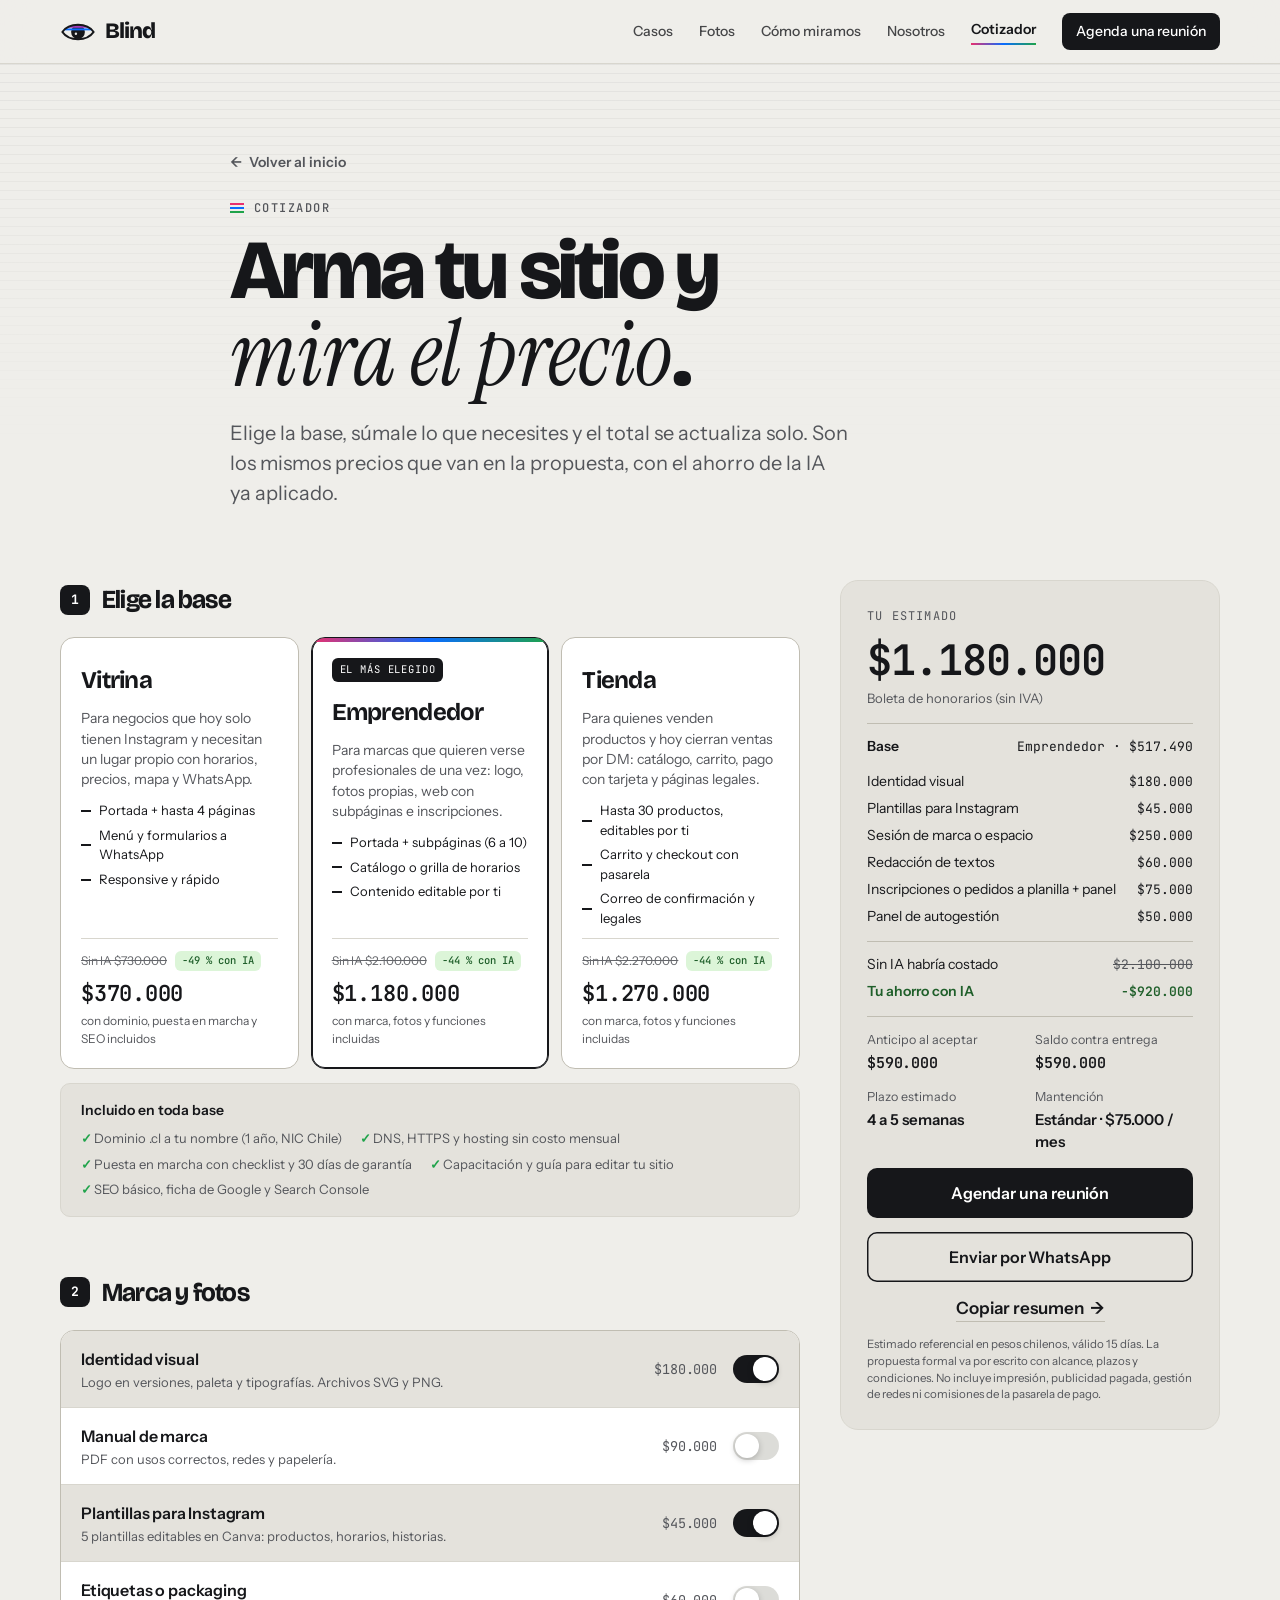
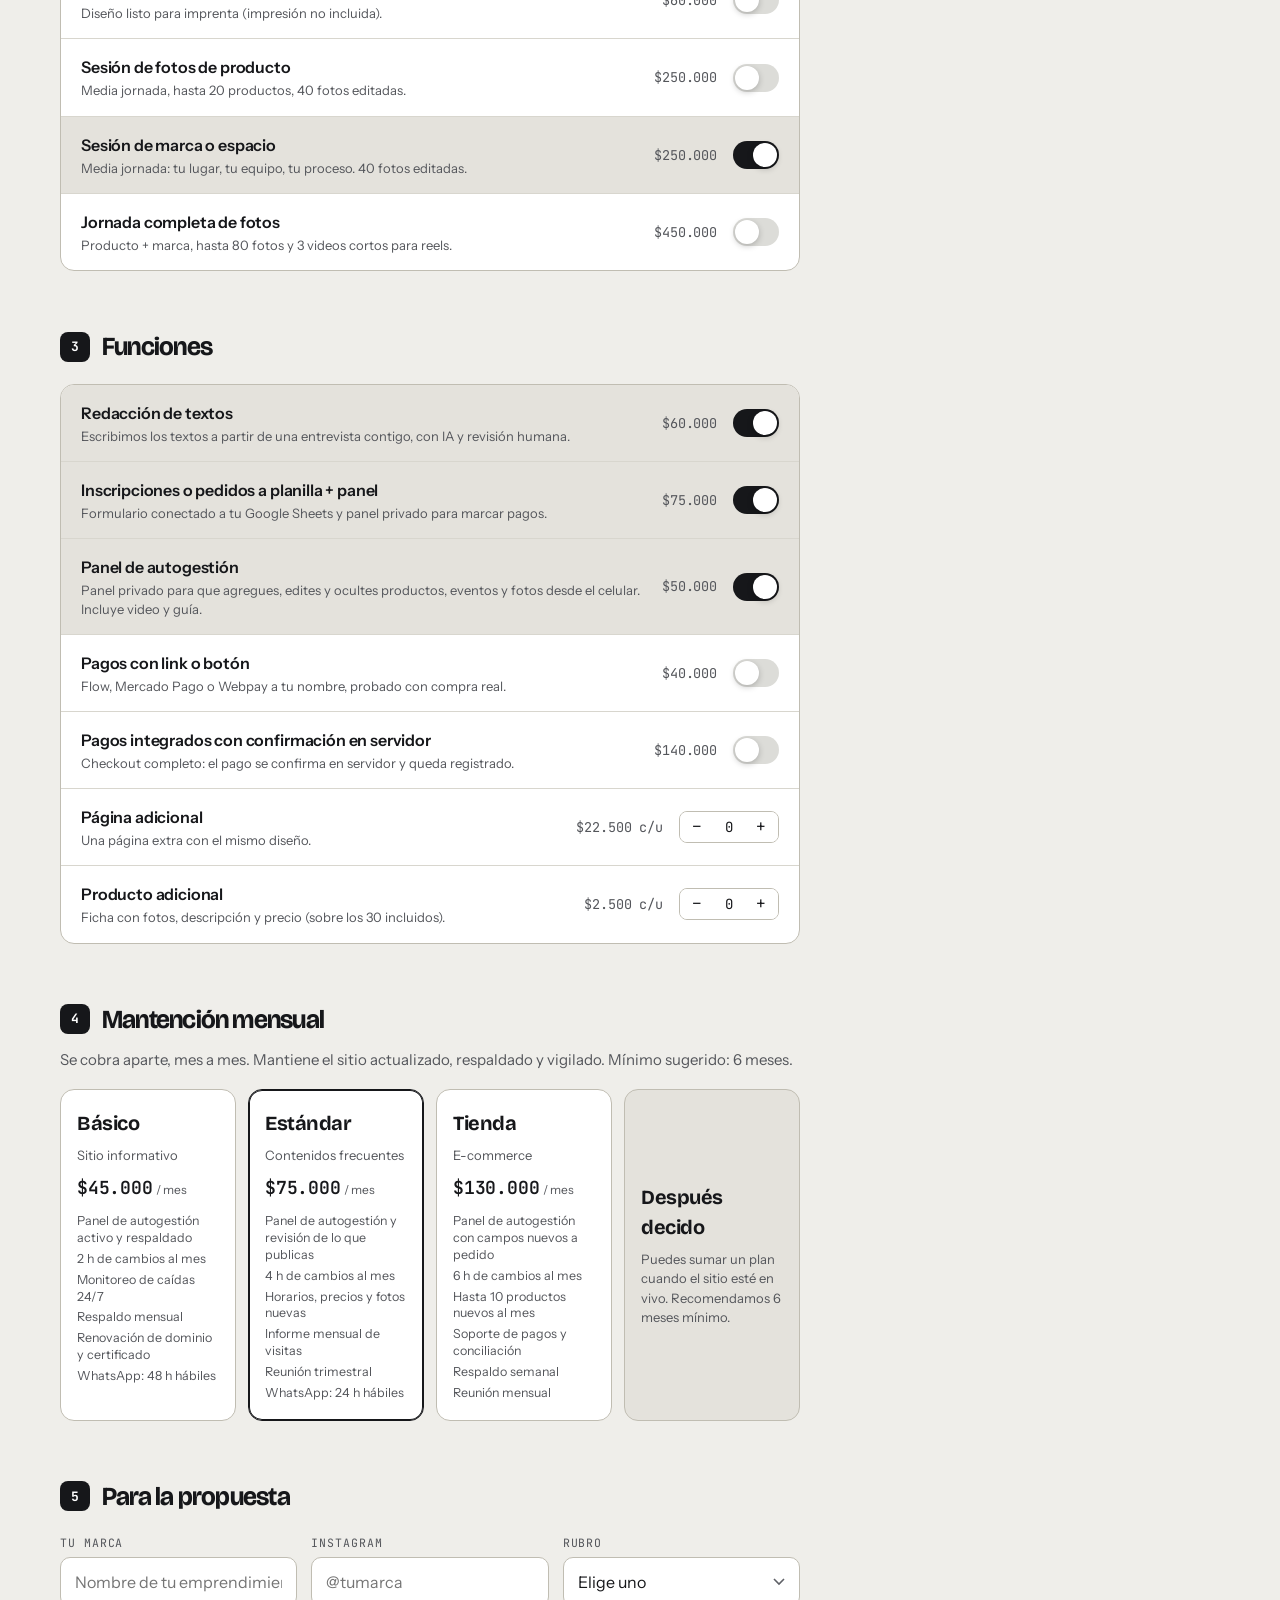
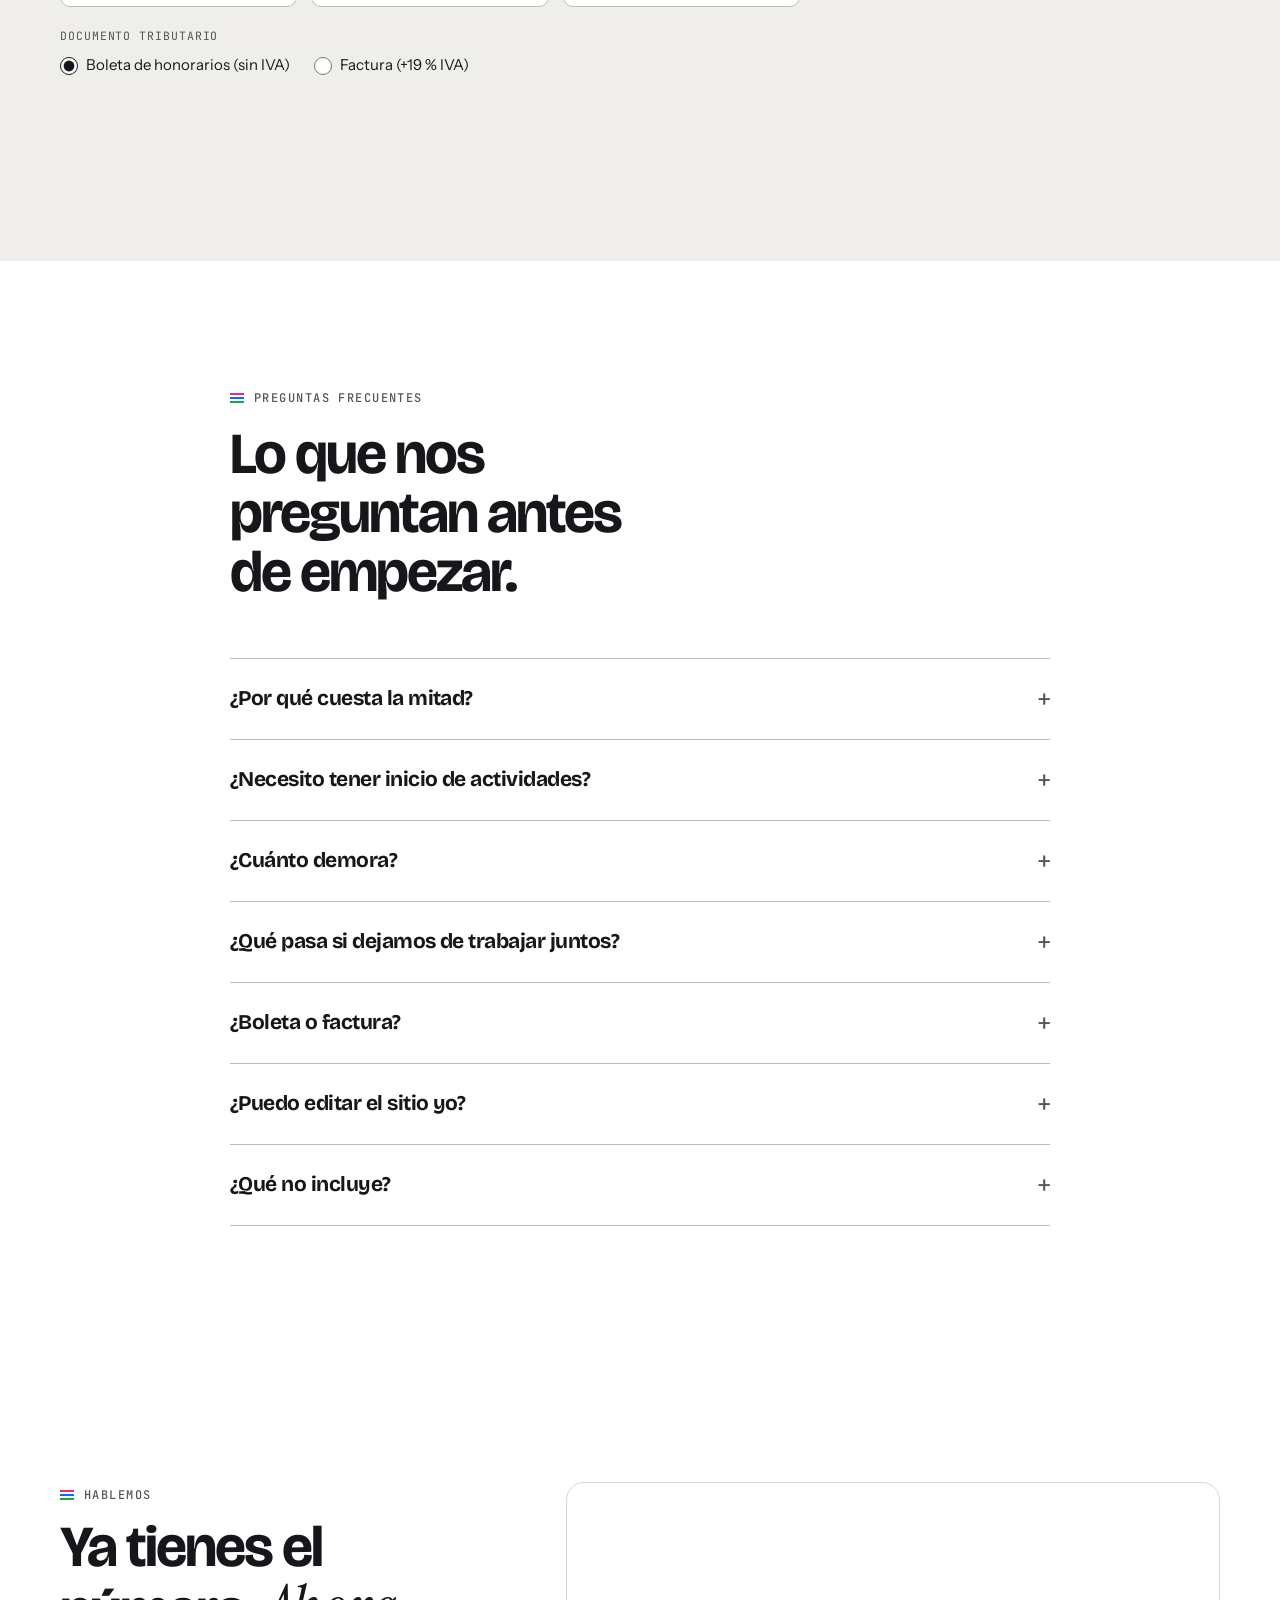
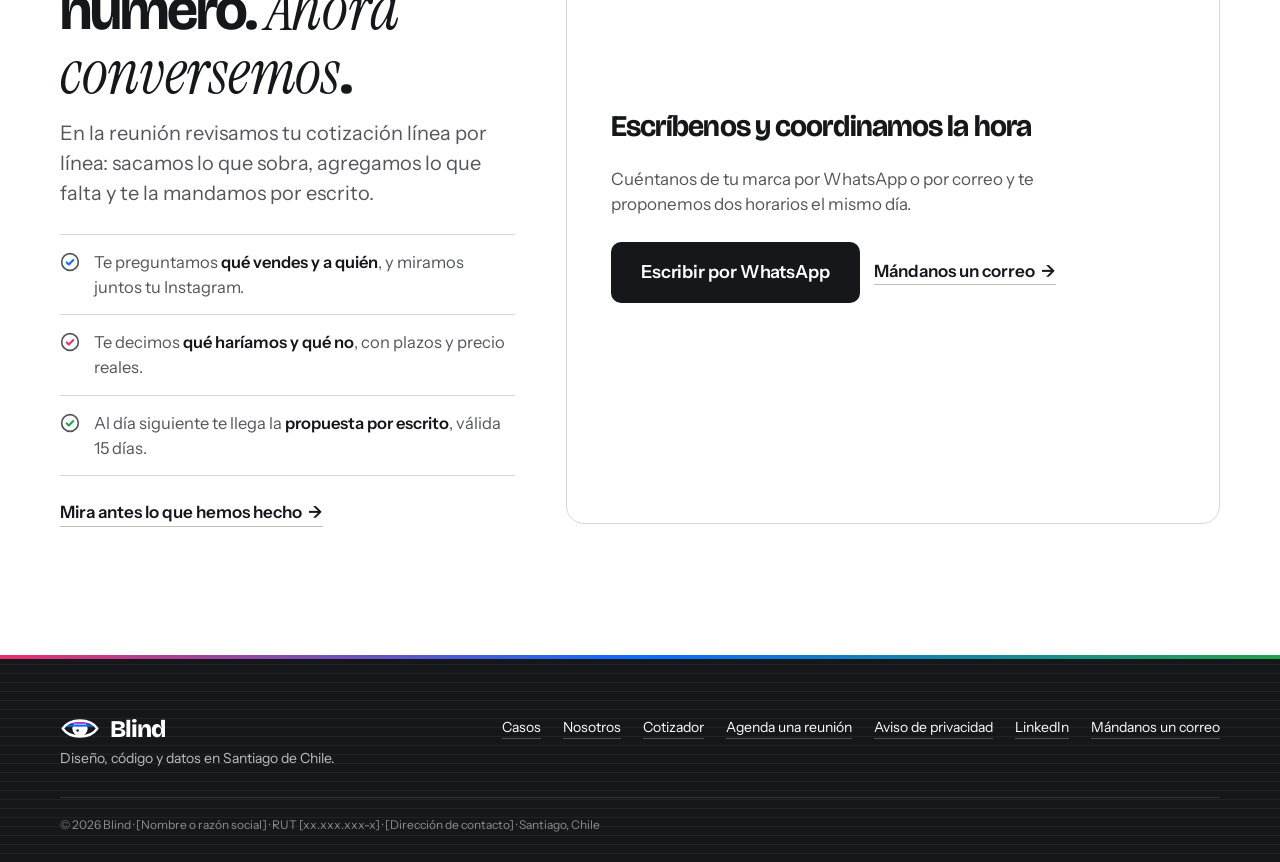
==== cotizador.html @ 7dd325cd "Portada comercial: menos texto, una sola acción y el ojo que se abre Rediseño tomando quinastudio.cl" ====
<!doctype html>
<html lang="es-CL">
<head>
  <meta charset="utf-8">
  <meta name="viewport" content="width=device-width, initial-scale=1">
  <title>Cotizador · Blind</title>
  <meta name="description" content="Arma tu sitio web pieza por pieza y mira el precio al instante, en pesos chilenos. Desde $350.000, sin dejar tu correo.">
  <meta name="theme-color" content="#efeeea">
  <meta property="og:title" content="Arma tu sitio y mira el precio.">
  <meta property="og:description" content="Arma tu sitio web pieza por pieza y mira el precio al instante, en pesos chilenos. Desde $350.000, sin dejar tu correo.">
  <meta property="og:type" content="website">
  <meta property="og:locale" content="es_CL">
  <link rel="canonical" href="https://langab.github.io/estudio-web/cotizador.html">
  <link rel="icon" href="data:image/svg+xml,%3Csvg xmlns='http://www.w3.org/2000/svg' viewBox='0 0 32 32'%3E%3Crect width='32' height='32' rx='8' fill='%23111214'/%3E%3Cg transform='translate(2 6.7) scale(0.2333)'%3E%3CclipPath id='o'%3E%3Cpath d='M8 40 C 30 8 90 8 112 40 C 90 72 30 72 8 40 Z'/%3E%3C/clipPath%3E%3Ccircle cx='60' cy='40' r='23' fill='%23fff'/%3E%3Cg clip-path='url(%23o)'%3E%3Crect x='0' y='11' width='120' height='6.5' fill='%23e8306f'/%3E%3Crect x='0' y='19.5' width='120' height='6.5' fill='%23a03cc0'/%3E%3Crect x='0' y='28' width='120' height='6.5' fill='%230a6cff'/%3E%3C/g%3E%3Cpath d='M8 40 C 30 8 90 8 112 40 C 90 72 30 72 8 40 Z' fill='none' stroke='%23fff' stroke-width='8' stroke-linejoin='round'/%3E%3C/g%3E%3C/svg%3E">
  <link rel="preconnect" href="https://fonts.googleapis.com">
  <link rel="preconnect" href="https://fonts.gstatic.com" crossorigin>
  <link rel="stylesheet" href="https://fonts.googleapis.com/css2?family=Bricolage+Grotesque:opsz,wght@12..96,500..800&family=Instrument+Sans:wght@400;500;600&family=Instrument+Serif:ital@0;1&family=JetBrains+Mono:wght@500;600&family=Cormorant+Garamond:wght@500&family=Nunito:wght@800&family=Archivo+Black&family=DM+Serif+Display:ital@1&family=Zilla+Slab:wght@600&display=swap">
  <link rel="stylesheet" href="css/estilos.css?v=20260909">
</head>
<body>
<div class="persiana-intro" aria-hidden="true"><i></i><i></i><i></i><i></i><i></i><i></i></div>
<a class="skip" href="#contenido">Saltar al contenido</a>

<header class="nav">
  <div class="nav__in wrap">
    <a class="nav__logo" href="index.html" aria-label="Blind · inicio"><svg class="logo" viewBox="0 0 120 80" width="36" height="24" aria-hidden="true"><defs><clipPath id="ojo-nav"><path d="M8 40 C 30 8 90 8 112 40 C 90 72 30 72 8 40 Z"/></clipPath></defs><circle cx="60" cy="40" r="23" fill="currentColor"/><circle cx="53" cy="46" r="4" style="fill:var(--hl,#fff)" opacity=".9"/><g clip-path="url(#ojo-nav)"><rect x="0" y="11" width="120" height="6.5" fill="#e8306f"/><rect x="0" y="19.5" width="120" height="6.5" fill="#a03cc0"/><rect x="0" y="28" width="120" height="6.5" fill="#0a6cff"/></g><path d="M8 40 C 30 8 90 8 112 40 C 90 72 30 72 8 40 Z" fill="none" stroke="currentColor" stroke-width="7" stroke-linejoin="round"/></svg><span data-cfg="nombre">Blind</span></a>
    <button class="nav__burger" aria-label="Abrir menú" aria-expanded="false" aria-controls="menu"><span></span><span></span></button>
    <nav class="nav__links" id="menu" aria-label="Secciones">
      <a href="index.html#casos">Casos</a>
      <a href="index.html#fotos">Fotos</a>
      <a href="index.html#pasos">Cómo miramos</a>
      <a href="nosotros.html">Nosotros</a>
      <a href="cotizador.html" aria-current="page">Cotizador</a>
      <a class="btn btn--sm" href="#agenda">Agenda una reunión</a>
    </nav>
  </div>
  <div class="nav__progreso" aria-hidden="true"><i id="nav-progreso"></i></div>
</header>

<main id="contenido">

  <section class="hoja">
    <div class="wrap wrap--narrow">
      <a class="hoja__volver" href="index.html">Volver al inicio</a>
      <p class="eyebrow">Cotizador</p>
      <h1 class="h1-hoja">Arma tu sitio y <span class="acento">mira el precio</span>.</h1>
      <p class="lead">Elige la base, súmale lo que necesites y el total se actualiza solo. Son los mismos precios que van en la propuesta, con el ahorro de la IA ya aplicado.</p>
    </div>
  </section>

  <!-- ================= COTIZADOR ================= -->
  <section class="sec config" id="cotizador" style="padding-top:clamp(16px,2.5vw,28px)">
    <div class="wrap">

      <div class="config__grid">
        <div class="config__main">
          <section class="paso">
            <h3 class="paso__t"><span class="paso__n">1</span>Elige la base</h3>
            <div class="bases" id="cfg-bases" role="radiogroup" aria-label="Base del sitio"></div>
            <div class="fijos"><p class="fijos__t">Incluido en toda base</p><ul id="cfg-fijos"></ul></div>
          </section>
          <section class="paso">
            <h3 class="paso__t"><span class="paso__n">2</span>Marca y fotos</h3>
            <div class="opts" id="cfg-marca"></div>
          </section>
          <section class="paso">
            <h3 class="paso__t"><span class="paso__n">3</span>Funciones</h3>
            <div class="opts" id="cfg-funciones"></div>
          </section>
          <section class="paso">
            <h3 class="paso__t"><span class="paso__n">4</span>Mantención mensual</h3>
            <p class="paso__d">Se cobra aparte, mes a mes. Mantiene el sitio actualizado, respaldado y vigilado. Mínimo sugerido: 6 meses.</p>
            <div class="planes" id="cfg-mant" role="radiogroup" aria-label="Plan de mantención"></div>
          </section>
          <section class="paso">
            <h3 class="paso__t"><span class="paso__n">5</span>Para la propuesta</h3>
            <div class="campos">
              <label>Tu marca<input id="cfg-marca-input" type="text" placeholder="Nombre de tu emprendimiento" autocomplete="organization"></label>
              <label>Instagram<input id="cfg-ig-input" type="text" placeholder="@tumarca"></label>
              <label>Rubro<select id="cfg-rubro"><option value="">Elige uno</option></select></label>
            </div>
            <fieldset class="doc">
              <legend>Documento tributario</legend>
              <label><input type="radio" name="doc" value="boleta" checked> Boleta de honorarios (sin IVA)</label>
              <label><input type="radio" name="doc" value="factura"> Factura (+19 % IVA)</label>
            </fieldset>
          </section>
        </div>

        <aside class="res" id="resumen" aria-live="polite">
          <p class="res__label">Tu estimado</p>
          <p class="res__total mono" id="res-total">$0</p>
          <p class="res__doc" id="res-doc"></p>
          <dl class="res__lineas"><div class="res__item"><dt>Base</dt><dd id="res-base"></dd></div></dl>
          <ul class="res__extras" id="res-extras"></ul>
          <div class="res__ia"><div class="res__item"><span>Sin IA habría costado</span><span id="res-sinia"></span></div><div class="res__item res__item--ahorro"><span>Tu ahorro con IA</span><span id="res-ahorro"></span></div></div>
          <div class="res__item" id="res-iva" hidden><span>IVA 19 %</span><span id="res-iva-monto"></span></div>
          <div class="res__split">
            <div><span>Anticipo al aceptar</span><strong class="mono" id="res-anticipo"></strong></div>
            <div><span>Saldo contra entrega</span><strong class="mono" id="res-saldo"></strong></div>
          </div>
          <div class="res__meta">
            <div><span>Plazo estimado</span><strong id="res-plazo"></strong></div>
            <div><span>Mantención</span><strong id="res-mant"></strong></div>
          </div>
          <a class="btn btn--block" href="#agenda">Agendar una reunión</a>
          <a class="btn btn--ghost btn--block" id="res-wa" href="#" target="_blank" rel="noopener">Enviar por WhatsApp</a>
          <button class="link" id="res-copiar" type="button" style="align-self:center">Copiar resumen</button>
          <p class="res__nota">Estimado referencial en pesos chilenos, válido 15 días. La propuesta formal va por escrito con alcance, plazos y condiciones. No incluye impresión, publicidad pagada, gestión de redes ni comisiones de la pasarela de pago.</p>
        </aside>
      </div>
    </div>
    <div class="res-bar" id="res-bar" aria-hidden="true"><div><span>Total estimado</span><strong class="mono" id="res-bar-total">$0</strong></div><a class="btn btn--sm" href="#resumen">Ver resumen</a></div>
  </section>

  <!-- ================= FAQ ================= -->
  <section class="sec sec--grey" id="faq">
    <div class="wrap wrap--narrow">
      <header class="sec__head reveal">
        <p class="eyebrow">Preguntas frecuentes</p>
        <h2 class="h2">Lo que nos preguntan antes de empezar.</h2>
      </header>
      <div class="faq" data-stagger>
        <details class="faq__item reveal"><summary>¿Por qué cuesta la mitad?</summary><p>Porque trabajamos con inteligencia artificial en el código, los textos, la edición y las pruebas: menos horas por el mismo estándar, y ese ahorro te lo traspasamos. Lo que no se acelera con IA, como la sesión de fotos o el dominio, mantiene su precio. Todo pasa igual por revisión humana y por la checklist de lanzamiento.</p></details>
        <details class="faq__item reveal"><summary>¿Necesito tener inicio de actividades?</summary><p>Para un sitio informativo, no. Para cobrar con tarjeta, sí: desde octubre de 2025 las pasarelas exigen inicio de actividades en el SII y boleta electrónica. Te orientamos y, si hace falta, te decimos exactamente qué preguntarle a tu contador.</p></details>
        <details class="faq__item reveal"><summary>¿Cuánto demora?</summary><p>Una Vitrina, unas 3 semanas. Con identidad visual y fotos, entre 5 y 8 semanas. Los plazos corren desde el pago del anticipo y la entrega de contenidos (textos, precios, fotos o la fecha de la sesión).</p></details>
        <details class="faq__item reveal"><summary>¿Qué pasa si dejamos de trabajar juntos?</summary><p>Nada se rompe. Dominio, cuentas, código y diseño son tuyos. Te entregamos un archivo final con todo, quitamos nuestros accesos y dejamos por escrito cómo renovar el dominio.</p></details>
        <details class="faq__item reveal"><summary>¿Boleta o factura?</summary><p>Emitimos boleta de honorarios, sin IVA. Si tu empresa necesita factura, se agrega el 19 % de IVA. El cotizador calcula los dos casos.</p></details>
        <details class="faq__item reveal"><summary>¿Puedo editar el sitio yo?</summary><p>Sí. Cambias horarios, precios, fotos y textos por la vía que definimos contigo (archivo de configuración, panel o planilla), con una capacitación grabada y una guía. Los cambios de código los hacemos nosotros, para que nada se rompa.</p></details>
        <details class="faq__item reveal"><summary>¿Qué no incluye?</summary><p>Impresión de papelería, publicidad pagada, gestión de redes sociales, fotos de stock ni licencias de plataformas pagadas. Las comisiones por cada venta las cobra la pasarela, a tu nombre.</p></details>
      </div>
    </div>
  </section>

  <!-- ================= AGENDA ================= -->
  <section class="sec sec--grey agenda" id="agenda">
    <div class="wrap">
      <div class="agenda__grid">
        <div class="agenda__pitch reveal">
          <p class="eyebrow">Hablemos</p>
          <h2 class="h2">Ya tienes el número. <span class="acento">Ahora conversemos</span>.</h2>
          <p class="lead">En la reunión revisamos tu cotización línea por línea: sacamos lo que sobra, agregamos lo que falta y te la mandamos por escrito.</p>
          <ul class="agenda__lista">
            <li><svg class="agenda__tic" viewBox="0 0 24 24" fill="none" aria-hidden="true"><circle cx="12" cy="12" r="10" stroke="currentColor" stroke-width="2"/><path d="M8 12.4l2.6 2.6L16 9.6" stroke="#0a6cff" stroke-width="2.4" stroke-linecap="round" stroke-linejoin="round"/></svg><span>Te preguntamos <b>qué vendes y a quién</b>, y miramos juntos tu Instagram.</span></li>
            <li><svg class="agenda__tic" viewBox="0 0 24 24" fill="none" aria-hidden="true"><circle cx="12" cy="12" r="10" stroke="currentColor" stroke-width="2"/><path d="M8 12.4l2.6 2.6L16 9.6" stroke="#e8306f" stroke-width="2.4" stroke-linecap="round" stroke-linejoin="round"/></svg><span>Te decimos <b>qué haríamos y qué no</b>, con plazos y precio reales.</span></li>
            <li><svg class="agenda__tic" viewBox="0 0 24 24" fill="none" aria-hidden="true"><circle cx="12" cy="12" r="10" stroke="currentColor" stroke-width="2"/><path d="M8 12.4l2.6 2.6L16 9.6" stroke="#1fa34a" stroke-width="2.4" stroke-linecap="round" stroke-linejoin="round"/></svg><span>Al día siguiente te llega la <b>propuesta por escrito</b>, válida 15 días.</span></li>
          </ul>
          <p style="margin:24px 0 0"><a class="link" href="index.html#casos">Mira antes lo que hemos hecho</a></p>
        </div>

        <div class="agenda__caja reveal" id="agenda-caja">
          <div class="agenda__respaldo" id="agenda-respaldo">
            <h3>Escríbenos y coordinamos la hora</h3>
            <p>Cuéntanos de tu marca por WhatsApp o por correo y te proponemos dos horarios el mismo día.</p>
            <div class="agenda__botones">
              <a class="btn btn--lg" data-wa href="#" target="_blank" rel="noopener">Escribir por WhatsApp</a>
              <a class="link" data-mail href="#"></a>
            </div>
          </div>
        </div>
      </div>
    </div>
  </section>

  
</main>

<footer class="foot">
  <div class="wrap foot__in">
    <div>
      <a class="foot__logo" href="index.html"><svg class="logo" viewBox="0 0 120 80" width="40" height="27" aria-hidden="true"><defs><clipPath id="ojo-pie"><path d="M8 40 C 30 8 90 8 112 40 C 90 72 30 72 8 40 Z"/></clipPath></defs><circle cx="60" cy="40" r="23" fill="currentColor"/><circle cx="53" cy="46" r="4" style="fill:var(--hl,#fff)" opacity=".9"/><g clip-path="url(#ojo-pie)"><rect x="0" y="11" width="120" height="6.5" fill="#e8306f"/><rect x="0" y="19.5" width="120" height="6.5" fill="#a03cc0"/><rect x="0" y="28" width="120" height="6.5" fill="#0a6cff"/></g><path d="M8 40 C 30 8 90 8 112 40 C 90 72 30 72 8 40 Z" fill="none" stroke="currentColor" stroke-width="7" stroke-linejoin="round"/></svg><span data-cfg="nombre">Blind</span></a>
      <p class="foot__tag">Diseño, código y datos en <span data-cfg="ciudad"></span>.</p>
    </div>
    <nav aria-label="Enlaces del sitio">
      <a href="index.html#casos">Casos</a>
      <a href="nosotros.html">Nosotros</a>
      <a href="cotizador.html">Cotizador</a>
      <a href="#agenda">Agenda una reunión</a>
      <a href="privacidad.html">Aviso de privacidad</a>
      <a data-ig hidden href="#" target="_blank" rel="noopener"></a>
      <a data-linkedin href="#" target="_blank" rel="noopener">LinkedIn</a>
      <a data-mail href="#"></a>
    </nav>
    <p class="foot__legal">© <span data-year></span> <span data-cfg="nombre"></span> · [Nombre o razón social] · RUT [xx.xxx.xxx-x] · [Dirección de contacto] · Santiago, Chile</p>
  </div>
</footer>

<div class="cta-movil" id="cta-movil" aria-hidden="true">
  <a class="cta-movil__btn" href="#agenda">Agenda una reunión</a>
  <a class="cta-movil__wa" data-wa href="#" target="_blank" rel="noopener" aria-label="Escribirnos por WhatsApp"><svg viewBox="0 0 24 24" width="22" height="22" aria-hidden="true"><path fill="currentColor" d="M12.04 2C6.58 2 2.13 6.45 2.13 11.91c0 1.75.46 3.45 1.32 4.95L2 22l5.25-1.38a9.9 9.9 0 0 0 4.79 1.22h.01c5.46 0 9.91-4.45 9.91-9.91 0-2.65-1.03-5.14-2.9-7.01A9.82 9.82 0 0 0 12.04 2Zm0 18.13h-.01a8.2 8.2 0 0 1-4.19-1.15l-.3-.18-3.12.82.83-3.04-.2-.31a8.22 8.22 0 0 1-1.26-4.36c0-4.54 3.7-8.24 8.25-8.24 2.2 0 4.27.86 5.83 2.42a8.2 8.2 0 0 1 2.41 5.83c0 4.54-3.7 8.21-8.24 8.21Zm4.52-6.16c-.25-.12-1.47-.72-1.69-.81-.23-.08-.39-.12-.56.13-.16.24-.64.8-.78.97-.14.16-.29.18-.54.06-.25-.12-1.05-.39-1.99-1.23-.74-.66-1.23-1.47-1.38-1.72-.14-.25-.01-.38.11-.5.11-.11.25-.29.37-.43.13-.15.17-.25.25-.41.08-.17.04-.31-.02-.43-.06-.12-.56-1.34-.76-1.84-.2-.48-.4-.42-.56-.43h-.47c-.17 0-.43.06-.66.31-.22.25-.87.85-.87 2.07s.89 2.4 1.02 2.56c.12.17 1.75 2.67 4.24 3.75.59.25 1.05.4 1.41.52.59.19 1.13.16 1.56.1.48-.07 1.47-.6 1.68-1.18.21-.58.21-1.07.14-1.18-.06-.11-.22-.17-.47-.29Z"/></svg></a>
</div>

<script src="js/config.js?v=20260909"></script>
<script src="js/cotizador.js?v=20260909"></script>
<script src="js/main.js?v=20260909"></script>
</body>
</html>
---- css/estilos.css ----
/* =====================================================================
   BLIND · sistema visual propio
   Idea: "persiana" (blind). Luz que entra por lamas horizontales.
   Tipografía: Bricolage Grotesque (títulos) · Instrument Sans (texto) ·
   JetBrains Mono (precios, etiquetas, números).
   Paleta: tinta + blanco, con tres acentos del cruce:
   rosa (diseño) · azul (informática) · verde (datos).
   ===================================================================== */
:root{
  /* Base de papel cálido: la luz que entra por la persiana. Las tarjetas son blancas. */
  --bg:#efeeea; --bg-2:#e4e2dc; --card:#ffffff; --ink:#16171a; --ink-2:#54565b; --ink-3:#666870;
  --line:#d8d6ce; --line-2:#c0bdb2;
  --rosa:#e8306f; --rosa-soft:#ffe0e9; --rosa-ink:#8a1f44;
  --azul:#0a6cff; --azul-soft:#dbe8ff; --azul-ink:#123c8a;
  --verde:#1fa34a; --verde-soft:#dcf5d8; --verde-ink:#1f5f2a;
  --tri:linear-gradient(90deg,#e8306f 0%,#0a6cff 50%,#1fa34a 100%);
  --slats:repeating-linear-gradient(180deg,rgba(17,18,20,.06) 0 1px,transparent 1px 9px);
  --r-lg:18px; --r-md:14px; --r-sm:10px;
  --display:"Bricolage Grotesque","Instrument Sans",-apple-system,"Helvetica Neue",Arial,sans-serif;
  --font:"Instrument Sans",-apple-system,BlinkMacSystemFont,"Helvetica Neue",Arial,sans-serif;
  --mono:"JetBrains Mono","SF Mono",Menlo,Consolas,monospace;
  --serif:"Instrument Serif",Georgia,"Times New Roman",serif;
  --ease:cubic-bezier(.4,0,.2,1); --ease-out:cubic-bezier(.16,1,.3,1);
  --wrap:1160px;
  /* compatibilidad con nombres antiguos */
  --bg-alt:var(--bg-2); --line-soft:var(--line); --blue:var(--azul); --blue-h:#1a76ff; --link:var(--ink); --green:var(--verde);
  --radius-xl:var(--r-lg); --radius-l:var(--r-md); --radius-m:var(--r-sm); --shadow-tile:none;
}
*,*::before,*::after{box-sizing:border-box}
html{scroll-behavior:smooth;-webkit-text-size-adjust:100%;scroll-padding-top:88px}
body{margin:0;font-family:var(--font);color:var(--ink);background:var(--bg);font-size:17px;line-height:1.5;-webkit-font-smoothing:antialiased;-moz-osx-font-smoothing:grayscale;text-rendering:optimizeLegibility}
body.no-scroll{overflow:hidden}
img{max-width:100%;display:block;height:auto}
[hidden]{display:none!important}
button{font:inherit}
.wrap{width:min(var(--wrap),calc(100% - 48px));margin-inline:auto}
.wrap--narrow{max-width:820px}
.mono{font-family:var(--mono);font-variant-numeric:tabular-nums;letter-spacing:-.01em}
.skip{position:absolute;left:-9999px;top:8px;background:var(--ink);color:#fff;padding:10px 14px;border-radius:8px;z-index:100}
.skip:focus{left:8px}
:focus-visible{outline:3px solid rgba(10,108,255,.5);outline-offset:3px;border-radius:6px}

/* ---------- Tipografía ---------- */
h1,h2,h3,.h2,.h3{font-family:var(--display);font-variation-settings:"opsz" 96}
.h2{font-size:clamp(34px,4.8vw,58px);font-weight:700;letter-spacing:-.035em;line-height:1.02;margin:0 0 16px;text-wrap:balance}
.h3{font-size:clamp(24px,2.8vw,32px);font-weight:700;letter-spacing:-.03em;line-height:1.1;margin:0 0 12px}
.lead{font-size:clamp(17px,1.6vw,20px);line-height:1.5;color:var(--ink-2);margin:0;max-width:52ch;text-wrap:pretty}
.eyebrow{font-family:var(--mono);font-size:12px;font-weight:500;letter-spacing:.12em;text-transform:uppercase;color:var(--ink-2);margin:0 0 14px;display:inline-flex;align-items:center;gap:10px}
.eyebrow::before{content:"";width:14px;height:10px;flex-shrink:0;background:linear-gradient(var(--rosa) 0 2px,transparent 2px 4px,var(--azul) 4px 6px,transparent 6px 8px,var(--verde) 8px 10px)}
.grad{background:var(--tri);-webkit-background-clip:text;background-clip:text;color:transparent}
.c-rosa{color:var(--rosa);font-weight:600}
.c-azul{color:var(--azul);font-weight:600}
.c-verde{color:var(--verde);font-weight:600}
.sec{padding:clamp(80px,10vw,128px) 0}
.sec--grey{background:var(--card)}
.sec__head{display:grid;grid-template-columns:minmax(0,1.05fr) minmax(0,.95fr);gap:12px 56px;align-items:end;margin-bottom:clamp(36px,5vw,56px);text-align:left}
.sec__head .eyebrow{grid-column:1/-1;margin-bottom:6px}
.sec__head .h2{margin:0}
.sec__head .lead{margin:0;max-width:none;padding-bottom:8px}
@media (max-width:820px){.sec__head{grid-template-columns:1fr}.sec__head .lead{padding-bottom:0}}

/* ---------- Botones y enlaces ---------- */
.btn{display:inline-flex;align-items:center;justify-content:center;gap:8px;background:var(--ink);color:#fff;border:0;border-radius:var(--r-sm);padding:13px 22px;font-size:16px;font-weight:600;letter-spacing:-.005em;text-decoration:none;cursor:pointer;position:relative;overflow:hidden;isolation:isolate;transition:transform .2s var(--ease),color .3s}
.btn::before{content:"";position:absolute;inset:0;background:var(--tri);transform:translateX(-101%);transition:transform .5s var(--ease-out);z-index:-1}
.btn:hover::before{transform:none}
.btn:active{transform:scale(.97)}
.btn--lg{padding:17px 30px;font-size:18px}
.btn--sm{padding:8px 14px;font-size:13px;border-radius:8px}
.btn--ghost{background:transparent;color:var(--ink);box-shadow:inset 0 0 0 1.5px var(--ink)}
.btn--ghost:hover{color:#fff}
.btn--block{width:100%}
.link{color:var(--ink);text-decoration:none;font-weight:600;background:none;border:0;padding:0;cursor:pointer;display:inline-flex;align-items:center;gap:6px;font-size:inherit;border-bottom:1.5px solid var(--line-2);transition:border-color .25s}
.link::after{content:"\2192";transition:transform .25s var(--ease)}
.link:hover{border-color:var(--ink)}
.link:hover::after{transform:translateX(4px)}

/* ---------- Nav ---------- */
.nav{position:sticky;top:0;z-index:50;height:64px;background:rgba(239,238,234,.82);-webkit-backdrop-filter:blur(14px);backdrop-filter:blur(14px);border-bottom:1px solid var(--line)}
.nav.is-scrolled{border-bottom-color:var(--line-2)}
.nav__in{display:flex;align-items:center;justify-content:space-between;height:100%}
.nav__logo{font-family:var(--display);font-weight:800;letter-spacing:-.04em;font-size:22px;color:var(--ink);text-decoration:none;display:inline-flex;align-items:center;gap:9px}
.logo{width:36px;height:24px;flex-shrink:0}
.nav__links{display:flex;align-items:center;gap:26px}
.nav__links a{font-size:14px;font-weight:500;color:var(--ink);text-decoration:none;opacity:.78;transition:opacity .2s}
.nav__links a:hover{opacity:1}
.nav__links .btn{opacity:1;color:#fff}
.nav__burger{display:none;width:40px;height:40px;border:0;background:transparent;flex-direction:column;justify-content:center;align-items:center;gap:6px;cursor:pointer;margin-right:-8px}
.nav__burger span{display:block;width:20px;height:2px;background:var(--ink);transition:transform .3s var(--ease)}
.nav.is-open .nav__burger span:first-child{transform:translateY(4px) rotate(45deg)}
.nav.is-open .nav__burger span:last-child{transform:translateY(-4px) rotate(-45deg)}
@media (max-width:900px){
  .nav__burger{display:flex}
  .nav.is-open{background:var(--bg);-webkit-backdrop-filter:none;backdrop-filter:none}
  .nav__links{position:fixed;inset:64px 0 0;background:var(--bg);flex-direction:column;align-items:flex-start;padding:16px 24px 32px;gap:0;opacity:0;transform:translateY(-8px);pointer-events:none;transition:opacity .3s var(--ease),transform .3s var(--ease)}
  .nav.is-open .nav__links{opacity:1;transform:none;pointer-events:auto}
  .nav__links a{font-family:var(--display);font-size:26px;font-weight:700;letter-spacing:-.03em;padding:16px 0;border-bottom:1px solid var(--line);width:100%;opacity:1}
  .nav__links .btn{margin-top:24px;width:auto;font-family:var(--font);font-size:17px;padding:14px 24px;border-bottom:0}
}

/* ---------- Hero ---------- */
.hero{padding:clamp(56px,8vw,96px) 0 0;position:relative;isolation:isolate;overflow:hidden}
.hero::before{content:"";position:absolute;inset:0 0 auto;height:640px;background:var(--slats);-webkit-mask-image:linear-gradient(180deg,rgba(0,0,0,.9),transparent 92%);mask-image:linear-gradient(180deg,rgba(0,0,0,.9),transparent 92%);pointer-events:none;z-index:-1}
.hero__eyebrow{display:flex;align-items:center;flex-wrap:wrap;gap:10px 14px;animation:rise .9s var(--ease-out) both}
.hero__h1{font-size:clamp(50px,8.6vw,108px);font-weight:800;letter-spacing:-.05em;line-height:.94;margin:0 0 24px;text-wrap:balance;max-width:12ch}
.hero__h1 span{display:inline-block;animation:rise .9s var(--ease-out) both}
.hero__h1 span:nth-child(2){animation-delay:.08s}
.hero__lead{max-width:60ch;margin:0 0 32px;animation:rise .9s var(--ease-out) .16s both}
.hero__cta{display:flex;gap:26px;align-items:center;flex-wrap:wrap;animation:rise .9s var(--ease-out) .24s both}
@keyframes rise{from{opacity:0;transform:translateY(18px)}to{opacity:1;transform:none}}
.badge-ia{display:inline-flex;align-items:center;gap:8px;padding:6px 12px;border-radius:8px;border:1.5px solid transparent;background:linear-gradient(#fff,#fff) padding-box,var(--tri) border-box;color:var(--ink);font-family:var(--mono);font-weight:500;font-size:12px;letter-spacing:.08em;text-transform:uppercase}
.badge-ia i{width:8px;height:8px;border-radius:50%;background:var(--tri)}

/* ---------- Computador ---------- */
.mac-stage{--p:0;touch-action:pan-y;cursor:grab;user-select:none;-webkit-user-select:none;perspective:2200px;width:min(1000px,92vw);margin:clamp(40px,6vw,64px) auto 0;transform:scale(calc(1 - var(--p) * .08)) translateY(calc(var(--p) * 48px));opacity:calc(1 - var(--p) * .6);will-change:transform,opacity;animation:rise 1s var(--ease-out) .3s backwards}
.mac-stage:active{cursor:grabbing}
.mac{--rx:0deg;--ry:0deg;--sx:0deg;position:relative;transform-style:preserve-3d;transform:rotateX(calc(var(--rx) + var(--sx))) rotateY(var(--ry));transition:transform .9s var(--ease-out)}
.mac.is-hover{transition:transform .18s ease-out}
.mac.is-drag{transition:none}
.mac.is-nudge{animation:nudge .7s var(--ease-out)}
.mac__float{transform-style:preserve-3d}
.mac-stage.is-live .mac__float{animation:flotar 7s ease-in-out infinite}
.mac.is-hover .mac__float,.mac.is-drag .mac__float{animation-play-state:paused}
@keyframes flotar{0%,100%{transform:translateY(0) rotateY(-2.5deg) rotateX(1deg)}50%{transform:translateY(-12px) rotateY(2.5deg) rotateX(-1deg)}}
@keyframes nudge{0%{scale:1}35%{scale:1.025}100%{scale:1}}
.mac__lid{position:relative;transform-origin:50% 100%;transform:rotateX(87deg);transition:transform 1.7s cubic-bezier(.22,.9,.2,1) .25s;transform-style:preserve-3d;z-index:2}
.mac.is-open .mac__lid{transform:rotateX(0deg)}
.mac__bezel{background:#0b0b0d;border-radius:16px 16px 3px 3px;padding:14px 14px 18px;position:relative;box-shadow:inset 0 0 0 1px rgba(255,255,255,.07),0 40px 80px -30px rgba(0,0,0,.45)}
.mac__cam{position:absolute;top:5px;left:50%;width:6px;height:6px;border-radius:50%;background:#1a2230;transform:translateX(-50%);box-shadow:0 0 0 1.5px #2a3242}
.mac__screen{aspect-ratio:16/10;border-radius:6px;overflow:hidden;background:#0b0b0d;container-type:inline-size;cursor:pointer;position:relative}
.mac__screen::after{content:"";position:absolute;inset:0 -40% 0 -40%;background:linear-gradient(115deg,rgba(255,255,255,0) 30%,rgba(255,255,255,.16) 45%,rgba(255,255,255,0) 60%);pointer-events:none;transform:translateX(var(--gx,0%));transition:transform .35s ease-out;z-index:5}
.mac__boot{position:absolute;inset:0;z-index:3;pointer-events:none;display:grid;grid-template-rows:repeat(8,1fr)}
.mac__boot i{display:block;background:#0b0b0d;transition:transform .8s var(--ease-out)}
.mac__boot i:nth-child(2){transition-delay:.05s}.mac__boot i:nth-child(3){transition-delay:.1s}.mac__boot i:nth-child(4){transition-delay:.15s}
.mac__boot i:nth-child(5){transition-delay:.2s}.mac__boot i:nth-child(6){transition-delay:.25s}.mac__boot i:nth-child(7){transition-delay:.3s}.mac__boot i:nth-child(8){transition-delay:.35s}
.mac__boot svg{position:absolute;left:50%;top:50%;width:14%;transform:translate(-50%,-50%) scale(.85);opacity:0;transition:opacity .5s var(--ease),transform .6s var(--ease-out)}
.mac__screen.is-boot .mac__boot svg{opacity:1;transform:translate(-50%,-50%) scale(1)}
.mac__screen.is-on .mac__boot svg{opacity:0;transition-duration:.25s}
.mac__screen.is-on .mac__boot i{transform:translateX(102%)}
.mac__screen.is-on .mac__boot i:nth-child(even){transform:translateX(-102%)}
.mac__cursor{position:absolute;left:var(--cx,108%);top:var(--cy,108%);width:3.4cqw;z-index:4;pointer-events:none;transition:left 1s cubic-bezier(.3,.7,.2,1),top 1s cubic-bezier(.3,.7,.2,1),transform .15s,opacity .3s;filter:drop-shadow(0 2px 4px rgba(0,0,0,.4));opacity:0}
.mac__cursor.is-visible{opacity:1}
.mac__cursor.is-click{transform:scale(.8)}
.mac__base{height:15px;margin:0 -3.6%;background:linear-gradient(#ececef,#cfcfd4 50%,#a7a7ad);border-radius:0 0 12px 12px;position:relative;box-shadow:0 1px 0 rgba(0,0,0,.18);z-index:1}
.mac__base::before{content:"";position:absolute;inset:0 0 auto;height:2px;background:linear-gradient(90deg,#9a9aa0,#f7f7f9 50%,#9a9aa0)}
.mac__notch{position:absolute;left:50%;top:0;width:13%;height:6px;transform:translateX(-50%);background:linear-gradient(#b7b7bc,#e2e2e6);border-radius:0 0 7px 7px}
.mac__shadow{height:44px;margin:0 6%;background:radial-gradient(50% 100% at 50% 0,rgba(0,0,0,.25),transparent 70%);filter:blur(8px);transform:translateY(-2px)}

/* mini sitio dentro de la pantalla · unidades relativas a la pantalla (cqw) */
.mini{--m-bg:#fff;--m-ink:#111;--m-muted:#777;--m-accent:#111;--m-btn-ink:#fff;height:100%;background:var(--m-bg);color:var(--m-ink);display:flex;flex-direction:column;transition:background .45s var(--ease);font-family:var(--font)}
.mini__bar{display:flex;align-items:center;gap:1.4cqw;height:5.4cqw;padding:0 1.6cqw;background:#f0f0f2;border-bottom:1px solid #dcdce0;font-size:1.5cqw;color:#666;flex-shrink:0}
.mini__dots{display:inline-flex;gap:.6cqw}
.mini__dots i{width:1.15cqw;height:1.15cqw;border-radius:50%;background:#ff5f57}
.mini__dots i:nth-child(2){background:#febc2e}
.mini__dots i:nth-child(3){background:#28c840}
.mini__url{flex:1;text-align:center;background:#fff;border-radius:.9cqw;padding:.55cqw 0;font-size:1.5cqw;color:#555;margin:0 6cqw;font-family:var(--font)}
.mini__page{flex:1;padding:0 4.2cqw;display:flex;flex-direction:column;min-height:0}
.mini__top{display:flex;align-items:center;justify-content:space-between;height:7cqw;font-size:1.7cqw;flex-shrink:0}
.mini__marca{font-weight:700;font-size:2.4cqw;letter-spacing:-.02em}
.mini__nav{display:flex;gap:2.6cqw;color:var(--m-muted)}
.mini__btn{background:var(--m-accent);color:var(--m-btn-ink);padding:.7cqw 1.7cqw;border-radius:99px;font-size:1.5cqw;font-weight:600}
.mini__hero{display:grid;grid-template-columns:1.05fr 1fr;gap:3.4cqw;align-items:center;padding:2.2cqw 0 2.8cqw}
.mini__tag{font-size:4.4cqw;line-height:1.06;letter-spacing:-.026em;margin:0 0 2.2cqw;font-weight:700;text-wrap:balance;font-family:var(--font)}
.mini__cta{display:inline-block;background:var(--m-accent);color:var(--m-btn-ink);padding:1.15cqw 2.5cqw;border-radius:99px;font-size:1.75cqw;font-weight:600;transition:transform .15s,filter .15s}
.mini__cta.is-pressed{transform:scale(.94);filter:brightness(.85)}
.mini__hero-img{aspect-ratio:4/3;border-radius:1.8cqw;background:var(--m-hero);position:relative;overflow:hidden;transition:background .45s var(--ease)}
.mini__hero-img::before{content:"";position:absolute;left:14%;top:18%;width:38%;aspect-ratio:1;border-radius:50%;background:rgba(255,255,255,.28);filter:blur(.4cqw)}
.mini__hero-img::after{content:"";position:absolute;right:10%;bottom:12%;width:44%;aspect-ratio:1;border-radius:2cqw;background:rgba(0,0,0,.08);transform:rotate(12deg)}
.mini__cards{display:grid;grid-template-columns:repeat(3,1fr);gap:2.2cqw;padding-bottom:3cqw}
.mini__card{display:flex;flex-direction:column;gap:.5cqw;font-size:1.6cqw}
.mini__card-img{aspect-ratio:1/1;border-radius:1.3cqw;transition:background .45s var(--ease)}
.mini__card-img--1{background:var(--m-t1)}
.mini__card-img--2{background:var(--m-t2)}
.mini__card-img--3{background:var(--m-t3)}
.mini__card-nombre{font-weight:600;margin-top:.4cqw}
.mini__card-precio{color:var(--m-muted)}
/* construcción del mini sitio (entra por partes) */
.mini__top,.mini__hero-txt,.mini__hero-img,.mini__card{transition:opacity .45s var(--ease-out),transform .6s var(--ease-out)}
.mini.is-building .mini__top,.mini.is-building .mini__hero-txt,.mini.is-building .mini__hero-img,.mini.is-building .mini__card{opacity:0;transform:translateY(2.4cqw);transition-duration:.2s,.2s}
.mini:not(.is-building) .mini__hero-txt{transition-delay:.08s}
.mini:not(.is-building) .mini__hero-img{transition-delay:.16s}
.mini:not(.is-building) .mini__card:nth-child(1){transition-delay:.26s}
.mini:not(.is-building) .mini__card:nth-child(2){transition-delay:.34s}
.mini:not(.is-building) .mini__card:nth-child(3){transition-delay:.42s}
.mini[data-font=joyeria] .mini__marca,.mini[data-font=joyeria] .mini__tag{font-family:"Cormorant Garamond",Georgia,serif;font-weight:500;letter-spacing:-.01em}
.mini[data-font=joyeria] .mini__tag{font-size:5cqw}
.mini[data-font=ceramica] .mini__marca,.mini[data-font=ceramica] .mini__tag{font-family:"Nunito",var(--font);font-weight:800}
.mini[data-font=ropa] .mini__marca,.mini[data-font=ropa] .mini__tag{font-family:"Archivo Black",Impact,sans-serif;font-weight:400;text-transform:uppercase;letter-spacing:-.01em}
.mini[data-font=ropa] .mini__tag{font-size:3.9cqw}
.mini[data-font=danza] .mini__marca,.mini[data-font=danza] .mini__tag{font-family:"DM Serif Display",Georgia,serif;font-style:italic;font-weight:400}
.mini[data-font=danza] .mini__tag{font-size:5cqw}
.mini[data-font=cafe] .mini__marca,.mini[data-font=cafe] .mini__tag{font-family:"Zilla Slab",Georgia,serif;font-weight:600}

.hero__rubros{margin-top:clamp(24px,4vw,40px);display:flex;flex-wrap:wrap;align-items:center;gap:12px 18px}
.hero__rubros-label{margin:0;font-family:var(--mono);font-size:12px;letter-spacing:.1em;text-transform:uppercase;color:var(--ink-2)}
.chips{display:flex;flex-wrap:wrap;gap:8px}
.chip{border:1px solid var(--line-2);background:#fff;border-radius:8px;padding:9px 14px;font-family:var(--mono);font-size:12px;letter-spacing:.06em;text-transform:uppercase;color:var(--ink);cursor:pointer;transition:background .25s var(--ease),color .25s,border-color .25s,transform .25s}
.chip:hover{border-color:var(--ink)}
.chip:active{transform:scale(.96)}
.chip.is-active{background:var(--ink);color:#fff;border-color:var(--ink)}
.hero__nota{flex-basis:100%;font-size:13px;color:var(--ink-2);margin:2px 0 0}

/* ---------- Sitios en vivo ---------- */
.vivo{padding:22px 0;border-top:1px solid var(--line);border-bottom:1px solid var(--line);margin-top:clamp(48px,7vw,80px)}
.vivo__in{display:flex;align-items:center;gap:12px 24px;flex-wrap:wrap}
.vivo__label{font-family:var(--mono);font-size:12px;letter-spacing:.1em;text-transform:uppercase;color:var(--ink-2)}
.vivo__list{display:flex;gap:10px;flex-wrap:wrap}
.vivo__item{font-family:var(--mono);font-size:13px;color:var(--ink);text-decoration:none;padding:7px 12px;border:1px solid var(--line-2);border-radius:8px;transition:border-color .2s,background .2s}
.vivo__item:hover{border-color:var(--ink);background:var(--bg-2)}

/* ---------- Casos ---------- */
.casos{display:grid;gap:clamp(48px,7vw,88px)}
.caso{display:grid;grid-template-columns:1.25fr 1fr;gap:clamp(28px,5vw,56px);align-items:center}
.caso--invert .caso__media{order:2}
.caso__media{position:relative;border:1px solid var(--line);background:var(--bg-2);border-radius:var(--r-lg);padding:clamp(20px,4vw,44px) clamp(20px,4vw,44px) 0;cursor:pointer;overflow:hidden;text-align:left;display:block;width:100%;transition:transform .6s var(--ease-out),border-color .3s}
.caso__media:hover{transform:translateY(-4px);border-color:var(--line-2)}
.caso__media::after{content:"Ver el proceso \2192";position:absolute;left:50%;bottom:22px;transform:translate(-50%,8px);background:var(--ink);color:#fff;font-family:var(--mono);font-size:12px;letter-spacing:.06em;padding:9px 14px;border-radius:8px;opacity:0;transition:opacity .3s,transform .3s}
.caso__media:hover::after,.caso__media:focus-visible::after{opacity:1;transform:translate(-50%,0)}
.frame--desk{display:block;border-radius:8px 8px 0 0;overflow:hidden;box-shadow:0 24px 50px -24px rgba(0,0,0,.35);border:1px solid rgba(0,0,0,.1);border-bottom:0;background:#fff}
.frame--desk img{aspect-ratio:16/10;object-fit:cover;object-position:top;width:100%}
.frame--phone{position:absolute;right:clamp(14px,3vw,34px);bottom:-8px;width:21%;border-radius:16px;overflow:hidden;box-shadow:0 20px 40px -12px rgba(0,0,0,.45);border:3px solid #111;background:#111}
.frame--phone img{aspect-ratio:390/780;object-fit:cover;object-position:top;border-radius:12px;width:100%}
.caso__txt p{color:var(--ink-2);margin:0;line-height:1.55}
.caso__acciones{display:flex;gap:24px;flex-wrap:wrap;margin-top:22px}
@media (max-width:860px){.caso{grid-template-columns:1fr}.caso--invert .caso__media{order:0}}

/* ---------- Fotografía de producto ---------- */
.flujo{display:grid;grid-template-columns:repeat(3,1fr);gap:16px;margin-bottom:16px}
.flujo__paso{margin:0;background:#fff;border:1px solid var(--line);border-radius:var(--r-lg);overflow:hidden;display:flex;flex-direction:column;transition:transform .5s var(--ease-out),border-color .3s}
.flujo__paso:hover{transform:translateY(-3px);border-color:var(--line-2)}
.flujo__img{aspect-ratio:4/3;overflow:hidden;background:#0a0a0a}
.flujo__img img{width:100%;height:100%;object-fit:cover;transition:transform .9s var(--ease-out)}
.flujo__paso:hover .flujo__img img{transform:scale(1.03)}
.flujo__img--foto img{object-position:center 55%}
.flujo__img--web img{object-position:center 28%}
.flujo__paso figcaption{padding:22px 24px 26px;display:flex;flex-direction:column;gap:6px}
.flujo__n{font-family:var(--mono);font-size:12px;letter-spacing:.1em;text-transform:uppercase;font-weight:500}
.flujo__paso:nth-child(1) .flujo__n{color:var(--rosa)}
.flujo__paso:nth-child(2) .flujo__n{color:var(--azul)}
.flujo__paso:nth-child(3) .flujo__n{color:var(--verde)}
.flujo__paso h3{margin:0;font-size:21px;letter-spacing:-.025em;line-height:1.2}
.flujo__paso p{margin:0;color:var(--ink-2);font-size:15px;line-height:1.5}
.marca-card{aspect-ratio:4/3;background:#0a0a0a;color:#e6e6e6;display:flex;flex-direction:column;justify-content:space-between;padding:22px 24px;position:relative;overflow:hidden}
.marca-card__logo{font-family:var(--mono);letter-spacing:.2em;font-size:14px;text-transform:uppercase;color:#fff;position:relative;z-index:1}
.marca-card__foto{position:absolute;right:-2%;top:8%;width:50%;aspect-ratio:1;border-radius:14px;overflow:hidden;box-shadow:0 24px 50px -20px rgba(0,0,0,.9)}
.marca-card__foto img{width:100%;height:100%;object-fit:cover}
.marca-card__swatches{display:flex;gap:8px;align-items:center;margin-bottom:8px}
.marca-card__swatches i{width:22px;height:22px;border-radius:50%;border:1px solid rgba(255,255,255,.28)}
.marca-card__leyenda{font-size:12px;color:#a1a1a6;margin:0;max-width:46%;line-height:1.4}
.fotos__caso{display:grid;grid-template-columns:1.15fr 1fr;gap:clamp(24px,4vw,48px);align-items:center;background:#fff;border:1px solid var(--line);border-radius:var(--r-lg);padding:clamp(20px,3vw,32px)}
.fotos__galeria{display:grid;grid-template-columns:repeat(3,1fr);gap:10px}
.fotos__galeria img{aspect-ratio:4/5;object-fit:cover;border-radius:10px;width:100%;background:#0a0a0a}
.fotos__txt p{color:var(--ink-2);margin:0;line-height:1.55}
.fotos__nota{color:var(--ink-2);font-size:15px;margin:28px 0 0}
@media (max-width:900px){.flujo{grid-template-columns:1fr}.fotos__caso{grid-template-columns:1fr}}

/* ---------- Bento (por qué) ---------- */
.bento{display:grid;grid-template-columns:repeat(6,1fr);gap:14px}
.tile{background:#fff;border:1px solid var(--line);border-radius:var(--r-lg);padding:clamp(22px,3vw,30px);grid-column:span 2;display:flex;flex-direction:column;gap:14px;min-height:220px;transition:transform .5s var(--ease-out),border-color .3s}
.tile:hover{transform:translateY(-3px);border-color:var(--line-2)}
.tile--3{grid-column:span 3}
.tile--4{grid-column:span 4}
.tile__icon{width:42px;height:42px;border-radius:10px;background:var(--bg-2);display:grid;place-items:center;color:var(--ink)}
.tile__icon svg{width:22px;height:22px}
.bento .tile:nth-child(3n+1) .tile__icon{background:var(--rosa-soft);color:var(--rosa-ink)}
.bento .tile:nth-child(3n+2) .tile__icon{background:var(--azul-soft);color:var(--azul-ink)}
.bento .tile:nth-child(3n) .tile__icon{background:var(--verde-soft);color:var(--verde-ink)}
.tile h3{font-size:21px;font-weight:700;letter-spacing:-.025em;margin:0;line-height:1.2;text-wrap:balance}
.tile p{margin:0;color:var(--ink-2);font-size:15px;line-height:1.5}
.tile .link{margin-top:auto;font-size:15px;align-self:flex-start}
.equipo{display:grid;grid-template-columns:repeat(2,1fr);gap:14px;margin-top:14px}
.persona{background:#fff;border:1px solid var(--line);border-radius:var(--r-lg);padding:clamp(22px,3vw,30px);display:flex;flex-direction:column;gap:8px}
.persona__rol{font-family:var(--mono);font-size:12px;letter-spacing:.1em;text-transform:uppercase;font-weight:500}
.persona:nth-child(1) .persona__rol{color:var(--azul)}
.persona:nth-child(2) .persona__rol{color:var(--rosa)}
.persona__nombre{font-size:26px;margin:0;letter-spacing:-.03em}
.persona__desc{margin:0;font-size:15px;color:var(--ink-2);line-height:1.55}
.persona__stack{display:flex;flex-wrap:wrap;gap:6px;margin:4px 0 0}
.persona__stack span{font-family:var(--mono);font-size:11.5px;padding:4px 9px;border:1px solid var(--line);border-radius:6px;color:var(--ink-2)}
.persona__links{display:flex;gap:18px;margin-top:10px;font-size:14px}
@media (max-width:900px){.tile,.tile--3,.tile--4{grid-column:span 3}.equipo{grid-template-columns:1fr}}
@media (max-width:600px){.tile,.tile--3,.tile--4{grid-column:span 6;min-height:0}}

/* ---------- El cruce (scrollytelling) ---------- */
.cruce__grid{display:grid;grid-template-columns:1fr 1fr;gap:clamp(32px,6vw,80px);align-items:start}
.cruce__sticky{position:sticky;top:110px}
.cruce__visual{position:relative;aspect-ratio:1;max-width:520px;margin:0 auto}
.disco{position:absolute;width:48%;aspect-ratio:1;border-radius:50%;display:flex;flex-direction:column;align-items:center;justify-content:center;gap:10px;font-family:var(--display);font-weight:700;font-size:20px;letter-spacing:-.02em;transition:transform 1.1s var(--ease-out),opacity .6s var(--ease),filter .6s;mix-blend-mode:multiply;will-change:transform}
.disco svg{width:30px;height:30px}
.disco>*{transition:opacity .4s}
.disco--d{background:#ffbfd1;color:var(--rosa-ink);left:2%;top:14%}
.disco--i{background:#b9d3ff;color:var(--azul-ink);left:50%;top:14%}
.disco--a{background:#bde9b5;color:var(--verde-ink);left:26%;top:50%}
.cruce__visual[data-step="1"] .disco--i,.cruce__visual[data-step="1"] .disco--a,
.cruce__visual[data-step="2"] .disco--d,.cruce__visual[data-step="2"] .disco--a,
.cruce__visual[data-step="3"] .disco--d,.cruce__visual[data-step="3"] .disco--i{opacity:.35}
.cruce__visual[data-step="1"] .disco--d,.cruce__visual[data-step="2"] .disco--i,.cruce__visual[data-step="3"] .disco--a{transform:scale(1.1)}
.cruce__visual[data-step="4"] .disco--d{transform:translate(30%,16%)}
.cruce__visual[data-step="4"] .disco--i{transform:translate(-30%,16%)}
.cruce__visual[data-step="4"] .disco--a{transform:translate(0,-30%)}
.cruce__visual[data-step="4"] .disco>*{opacity:0}
.cruce__centro{position:absolute;left:50%;top:50%;transform:translate(-50%,-50%) scale(.7);opacity:0;transition:opacity .6s var(--ease) .35s,transform .8s var(--ease-out) .35s;font-family:var(--display);font-weight:800;font-size:20px;letter-spacing:-.03em;background:var(--ink);color:#fff;padding:12px 22px;border-radius:10px;white-space:nowrap;z-index:2}
.cruce__visual[data-step="4"] .cruce__centro{opacity:1;transform:translate(-50%,-50%) scale(1)}
.cruce__pasos{display:flex;flex-direction:column}
.cruce__paso{min-height:62vh;display:flex;flex-direction:column;justify-content:center;opacity:.32;transition:opacity .5s var(--ease)}
.cruce__paso.is-current{opacity:1}
.cruce__paso h3{font-size:clamp(26px,3vw,38px);letter-spacing:-.035em;margin:0 0 12px;line-height:1.05}
.cruce__paso h3 small{display:block;font-family:var(--mono);font-size:12px;font-weight:500;letter-spacing:.12em;text-transform:uppercase;margin-bottom:12px}
.cruce__paso[data-step="1"] h3 small{color:var(--rosa)}
.cruce__paso[data-step="2"] h3 small{color:var(--azul)}
.cruce__paso[data-step="3"] h3 small{color:var(--verde)}
.cruce__paso[data-step="4"] h3 small{background:var(--tri);-webkit-background-clip:text;background-clip:text;color:transparent;width:max-content}
.cruce__paso p{margin:0;color:var(--ink-2);font-size:18px;line-height:1.55;max-width:46ch}
@media (max-width:860px){
  .cruce__grid{grid-template-columns:1fr}
  .cruce__sticky{top:68px;z-index:1;background:linear-gradient(#fff 80%,rgba(255,255,255,0));padding-bottom:16px}
  .cruce__visual{max-width:300px}
  .disco{font-size:15px}
  .cruce__paso{min-height:0;padding:36px 0}
}

/* ---------- Etapas ---------- */
.etapas{list-style:none;margin:0;padding:0;display:grid;grid-template-columns:repeat(6,1fr);gap:12px}
.etapas__track{grid-column:1/-1;height:3px;background:var(--line);border-radius:3px;overflow:hidden;margin:4px 0 10px}
.etapas__bar{display:block;height:100%;width:0;background:var(--tri);transition:width 1.8s var(--ease)}
.etapas__track.is-in .etapas__bar{width:100%}
.etapa{background:#fff;border:1px solid var(--line);border-radius:var(--r-md);padding:22px 18px;display:flex;flex-direction:column;gap:8px}
.etapa__n{font-family:var(--mono);font-size:12px;color:var(--ink-3)}
.etapa__cuando{font-family:var(--mono);font-size:11.5px;letter-spacing:.08em;text-transform:uppercase;font-weight:500}
.etapa:nth-of-type(3n+1) .etapa__cuando{color:var(--rosa)}
.etapa:nth-of-type(3n+2) .etapa__cuando{color:var(--azul)}
.etapa:nth-of-type(3n) .etapa__cuando{color:var(--verde)}
.etapa h3{font-size:19px;margin:0;letter-spacing:-.025em;line-height:1.15}
.etapa p{font-size:14px;color:var(--ink-2);margin:0;line-height:1.5}
@media (max-width:1000px){.etapas{grid-template-columns:repeat(3,1fr)}}
@media (max-width:620px){.etapas{grid-template-columns:1fr}}

/* ---------- Potenciado con IA ---------- */
.ia__comparador{background:var(--bg-2);border:1px solid var(--line);border-radius:var(--r-lg);padding:clamp(20px,3vw,32px);display:flex;flex-direction:column;gap:16px;margin-bottom:14px}
.barra{display:grid;grid-template-columns:260px 1fr 170px;gap:16px;align-items:center;font-size:14px}
.barra__label{color:var(--ink-2)}
.barra--destacada .barra__label{color:var(--ink);font-weight:600}
.barra__track{height:12px;border-radius:3px;background:#e2e2de;overflow:hidden;display:block}
.barra__fill{display:block;height:100%;width:0;border-radius:3px;transition:width 1.4s var(--ease-out) .25s}
.reveal.is-in .barra__fill{width:var(--w,0%)}
.barra__fill--gris{background:#a1a1a6}
.barra__fill--azul{background:#8fb8ff}
.barra__fill--tri{background:var(--tri)}
.barra__valor{text-align:right;font-weight:600;white-space:nowrap}
.barra--destacada .barra__valor{font-size:19px}
.ia__fuente{margin:4px 0 0;font-size:12.5px;color:var(--ink-2)}
.ia__fuente strong{color:var(--verde)}
.ia__tiles{display:grid;grid-template-columns:repeat(3,1fr);gap:14px}
.ia__tile{grid-column:auto;background:var(--bg-2);position:relative;overflow:hidden}
.ia__tile::before{content:"";position:absolute;inset:0 0 auto;height:4px}
.ia__tile--rosa::before{background:var(--rosa)} .ia__tile--rosa .tile__icon{background:var(--rosa-soft);color:var(--rosa-ink)}
.ia__tile--azul::before{background:var(--azul)} .ia__tile--azul .tile__icon{background:var(--azul-soft);color:var(--azul-ink)}
.ia__tile--verde::before{background:var(--verde)} .ia__tile--verde .tile__icon{background:var(--verde-soft);color:var(--verde-ink)}
.ia__nota{color:var(--ink-2);font-size:15px;margin:28px 0 0;max-width:80ch;line-height:1.55}
@media (max-width:860px){.barra{grid-template-columns:1fr;gap:6px}.barra__valor{text-align:left}.ia__tiles{grid-template-columns:1fr}}

/* ---------- Cotizador (configurador) ---------- */
.config__grid{display:grid;grid-template-columns:1fr 380px;gap:40px;align-items:start}
.paso{margin-bottom:clamp(40px,5vw,56px)}
.paso__t{display:flex;align-items:center;gap:12px;font-size:26px;font-weight:700;letter-spacing:-.03em;margin:0 0 18px}
.paso__n{width:30px;height:30px;border-radius:8px;background:var(--ink);color:#fff;font-size:13px;display:grid;place-items:center;font-family:var(--mono);flex-shrink:0}
.paso__d{color:var(--ink-2);margin:-8px 0 18px;font-size:15px}
.bases{display:grid;grid-template-columns:repeat(3,1fr);gap:12px}
.base{position:relative;text-align:left;background:#fff;border:1px solid var(--line-2);border-radius:var(--r-md);padding:24px 20px 20px;color:var(--ink);cursor:pointer;display:flex;flex-direction:column;gap:10px;transition:border-color .25s,box-shadow .25s;overflow:hidden}
.base::before{content:"";position:absolute;inset:0 0 auto;height:4px;background:var(--tri);opacity:0;transition:opacity .25s}
.base:hover{border-color:var(--ink-3)}
.base.is-active{border-color:var(--ink);box-shadow:inset 0 0 0 1px var(--ink)}
.base.is-active::before{opacity:1}
.base__tag{position:static;align-self:flex-start;margin:-4px 0 2px;background:var(--ink);color:#fff;font-family:var(--mono);font-size:10.5px;letter-spacing:.08em;text-transform:uppercase;padding:4px 8px;border-radius:6px}
.base__nombre{font-family:var(--display);font-size:24px;font-weight:700;letter-spacing:-.03em}
.base__para{font-size:14px;color:var(--ink-2);line-height:1.45}
.base__trae{margin:2px 0 0;padding:0;list-style:none;font-size:13px;display:grid;gap:5px}
.base__trae li{display:flex;gap:8px;align-items:center}
.base__trae li::before{content:"";width:10px;height:2px;background:var(--ink);flex-shrink:0}
.base__precio{margin-top:auto;display:flex;flex-direction:column;gap:2px;padding-top:12px;border-top:1px solid var(--line)}
.base__precio .mono{font-size:22px;font-weight:600}
.base__precio small{font-size:12px;color:var(--ink-2)}
.base__sinia{display:flex;align-items:center;flex-wrap:wrap;gap:6px 8px;font-size:12px;color:var(--ink-2);margin-bottom:4px}
.base__sinia s{opacity:.9}
.base__sinia em{font-style:normal;font-family:var(--mono);font-weight:500;color:var(--verde-ink);background:var(--verde-soft);padding:2px 7px;border-radius:6px;font-size:10.5px;white-space:nowrap}
.fijos{margin-top:14px;background:var(--bg-2);border:1px solid var(--line);border-radius:var(--r-sm);padding:16px 20px}
.fijos__t{margin:0 0 8px;font-weight:600;font-size:14px}
.fijos ul{margin:0;padding:0;list-style:none;display:flex;flex-wrap:wrap;gap:6px 18px;font-size:13px;color:var(--ink-2)}
.fijos li::before{content:"\2713\00a0";color:var(--verde);font-weight:700}
.opts{display:flex;flex-direction:column;border:1px solid var(--line-2);border-radius:var(--r-md);overflow:hidden;background:#fff}
.opt{display:flex;align-items:center;justify-content:space-between;gap:20px;padding:16px 20px;border-bottom:1px solid var(--line);cursor:pointer;transition:background .2s}
.opt:last-child{border-bottom:0}
.opt:hover{background:#fafaf8}
.opt.is-on{background:var(--bg-2)}
.opt__txt{display:flex;flex-direction:column;gap:2px}
.opt__nombre{font-weight:600;font-size:16px;letter-spacing:-.01em}
.opt__desc{font-size:13px;color:var(--ink-2);line-height:1.4}
.opt__der{display:flex;align-items:center;gap:16px;flex-shrink:0}
.opt__precio{font-size:13.5px;color:var(--ink-2);white-space:nowrap}
.switch{position:relative;display:inline-block;width:46px;height:28px;flex-shrink:0}
.switch input{position:absolute;opacity:0;width:0;height:0}
.switch__pista{position:absolute;inset:0;background:#dcdcd8;border-radius:980px;transition:background .25s;cursor:pointer}
.switch__pista::after{content:"";position:absolute;top:2px;left:2px;width:24px;height:24px;border-radius:50%;background:#fff;box-shadow:0 2px 6px rgba(0,0,0,.22);transition:transform .25s var(--ease)}
.switch input:checked+.switch__pista{background:var(--ink)}
.switch input:checked+.switch__pista::after{transform:translateX(18px)}
.switch input:focus-visible+.switch__pista{outline:3px solid rgba(10,108,255,.5);outline-offset:2px}
.stepper{display:inline-flex;align-items:center;border:1px solid var(--line-2);border-radius:8px;overflow:hidden;background:#fff}
.stepper__btn{width:34px;height:30px;border:0;background:#fff;font-size:18px;cursor:pointer;color:var(--ink);line-height:1}
.stepper__btn:hover{background:var(--bg-2)}
.stepper__val{min-width:30px;text-align:center;font-family:var(--mono);font-size:14px}
.planes{display:grid;grid-template-columns:repeat(4,1fr);gap:12px}
.plan{text-align:left;background:#fff;border:1px solid var(--line-2);border-radius:var(--r-md);padding:18px 16px;color:var(--ink);cursor:pointer;display:flex;flex-direction:column;gap:8px;transition:border-color .25s,box-shadow .25s}
.plan:hover{border-color:var(--ink-3)}
.plan.is-active{border-color:var(--ink);box-shadow:inset 0 0 0 1px var(--ink)}
.plan__nombre{font-family:var(--display);font-size:20px;font-weight:700;letter-spacing:-.025em}
.plan__para{font-size:13px;color:var(--ink-2)}
.plan__precio .mono{font-size:18px;font-weight:600}
.plan__precio small{color:var(--ink-2);font-size:12px;margin-left:3px}
.plan__trae{margin:4px 0 0;padding:0;list-style:none;font-size:12.5px;color:var(--ink-2);display:grid;gap:4px;line-height:1.35}
.plan--sin{justify-content:center;background:var(--bg-2)}
.campos{display:grid;grid-template-columns:repeat(3,1fr);gap:14px;margin-bottom:20px}
.campos label{display:flex;flex-direction:column;gap:6px;font-family:var(--mono);font-size:11.5px;letter-spacing:.08em;text-transform:uppercase;color:var(--ink-2)}
.campos input,.campos select{font:inherit;font-family:var(--font);font-size:16px;letter-spacing:0;text-transform:none;padding:12px 14px;border:1px solid var(--line-2);border-radius:var(--r-sm);background:#fff;color:var(--ink);width:100%;-webkit-appearance:none;appearance:none}
.campos select{background-image:url("data:image/svg+xml,%3Csvg xmlns='http://www.w3.org/2000/svg' width='12' height='8'%3E%3Cpath d='M1 1l5 5 5-5' fill='none' stroke='%235f6167' stroke-width='1.6'/%3E%3C/svg%3E");background-repeat:no-repeat;background-position:right 14px center;padding-right:36px}
.campos input:focus,.campos select:focus{border-color:var(--ink);outline:3px solid rgba(17,18,20,.12);outline-offset:0}
.doc{border:0;padding:0;margin:0;display:flex;gap:8px 24px;flex-wrap:wrap}
.doc legend{font-family:var(--mono);font-size:11.5px;letter-spacing:.08em;text-transform:uppercase;color:var(--ink-2);margin-bottom:10px;padding:0}
.doc label{display:flex;align-items:center;gap:8px;font-size:15px;cursor:pointer}
.doc input{accent-color:var(--ink);width:18px;height:18px;margin:0}
.res{position:sticky;top:84px;background:var(--bg-2);border:1px solid var(--line);border-radius:var(--r-lg);padding:26px;display:flex;flex-direction:column;gap:14px}
.res__label{margin:0;font-family:var(--mono);font-size:12px;letter-spacing:.1em;text-transform:uppercase;color:var(--ink-2)}
.res__total{margin:0;font-size:42px;font-weight:600;letter-spacing:-.03em;line-height:1}
.res__doc{margin:-6px 0 0;font-size:13px;color:var(--ink-2)}
.res__lineas,.res__extras{margin:0;padding:0;list-style:none;display:flex;flex-direction:column;gap:6px;font-size:14px}
.res__lineas{padding-top:12px;border-top:1px solid var(--line-2)}
.res__item{display:flex;justify-content:space-between;gap:12px;align-items:baseline}
.res__item dt{font-weight:600}
.res__item dd,.res__item span:last-child{font-family:var(--mono);margin:0;white-space:nowrap;font-variant-numeric:tabular-nums;font-size:13px}
.res__item--muted{color:var(--ink-2)}
.res__ia{display:flex;flex-direction:column;gap:6px;font-size:14px;padding-top:12px;border-top:1px solid var(--line-2)}
.res__ia .res__item:first-child span:last-child{text-decoration:line-through;color:var(--ink-2)}
.res__item--ahorro{color:var(--verde-ink);font-weight:600}
.res__split,.res__meta{display:grid;grid-template-columns:1fr 1fr;gap:10px}
.res__split{padding-top:14px;border-top:1px solid var(--line-2)}
.res__split div,.res__meta div{display:flex;flex-direction:column;gap:2px;font-size:12.5px;color:var(--ink-2)}
.res__split strong,.res__meta strong{color:var(--ink);font-size:15px;font-weight:600}
.res__nota{margin:0;font-size:11.5px;color:var(--ink-2);line-height:1.45}
.res-bar{position:fixed;left:12px;right:12px;bottom:12px;z-index:40;background:var(--ink);color:#fff;border-radius:12px;padding:12px 16px;display:none;align-items:center;justify-content:space-between;gap:12px;transform:translateY(120%);transition:transform .4s var(--ease-out)}
.res-bar.is-visible{transform:none}
.res-bar span{font-size:12px;opacity:.7;display:block}
.res-bar strong{font-size:19px;font-weight:600}
.res-bar .btn{background:#fff;color:var(--ink)}
@media (max-width:980px){
  .config__grid{grid-template-columns:1fr}
  .res{position:static}
  .planes{grid-template-columns:repeat(2,1fr)}
  .bases{grid-template-columns:1fr}
  .campos{grid-template-columns:1fr}
  .res-bar{display:flex}
}
@media (max-width:560px){
  .opt{flex-direction:column;align-items:flex-start;gap:10px}
  .opt__der{width:100%;justify-content:space-between}
  .planes{grid-template-columns:1fr}
  .res__split,.res__meta{grid-template-columns:1fr}
}

/* ---------- FAQ ---------- */
.faq{border-top:1px solid var(--line-2)}
.faq__item{border-bottom:1px solid var(--line-2)}
.faq__item summary{list-style:none;cursor:pointer;display:flex;justify-content:space-between;align-items:center;gap:16px;padding:22px 0;font-family:var(--display);font-size:21px;font-weight:700;letter-spacing:-.025em}
.faq__item summary::-webkit-details-marker{display:none}
.faq__item summary::after{content:"+";font-family:var(--mono);font-size:24px;font-weight:400;color:var(--ink-2);transition:transform .3s var(--ease);flex-shrink:0}
.faq__item[open] summary::after{transform:rotate(45deg)}
.faq__item p{margin:0 0 22px;color:var(--ink-2);max-width:66ch;line-height:1.55}

/* ---------- CTA final y pie ---------- */
.cta__in{display:grid;grid-template-columns:1.1fr .9fr;gap:24px 56px;align-items:center}
.cta__in .h2{margin:0}
.cta__in .lead{margin:0 0 24px}
.cta__btns{display:flex;gap:26px;align-items:center;flex-wrap:wrap}
@media (max-width:820px){.cta__in{grid-template-columns:1fr}}
.foot{position:relative;background:var(--ink);color:rgba(255,255,255,.72);padding:56px 0 28px;font-size:14px;overflow:hidden}
.foot::before{content:"";position:absolute;inset:0;background:repeating-linear-gradient(180deg,rgba(255,255,255,.05) 0 1px,transparent 1px 9px);pointer-events:none}
.foot::after{content:"";position:absolute;inset:0 0 auto;height:4px;background:var(--tri)}
.foot__in{position:relative;display:grid;grid-template-columns:1fr auto;gap:28px 48px;align-items:start}
.foot__logo{display:inline-flex;align-items:center;gap:10px;color:#fff;font-family:var(--display);font-weight:800;font-size:24px;letter-spacing:-.04em;text-decoration:none;border-bottom:0}
.foot__logo .logo{width:40px;height:27px;--hl:#111214}
.foot__tag{margin:10px 0 0;max-width:42ch;line-height:1.5}
.foot nav{display:flex;gap:22px;flex-wrap:wrap;padding-top:6px}
.foot a{color:#fff;text-decoration:none;border-bottom:1px solid rgba(255,255,255,.25)}
.foot a:hover{border-color:#fff}
.foot a.foot__logo{border-bottom:0}
.foot__legal{grid-column:1/-1;font-size:12px;color:rgba(255,255,255,.5);border-top:1px solid rgba(255,255,255,.12);padding-top:18px;margin:8px 0 0}
.foot p{margin:0}
@media (max-width:640px){.foot__in{grid-template-columns:1fr}}

/* ---------- Modal de caso ---------- */
.modal{border:0;padding:0;background:transparent;max-width:min(940px,calc(100vw - 24px));width:100%;margin:auto;max-height:calc(100vh - 24px);max-height:calc(100dvh - 24px);overflow:visible;color:var(--ink)}
.modal::backdrop{background:rgba(17,18,20,.55);-webkit-backdrop-filter:blur(6px);backdrop-filter:blur(6px)}
.modal[open] .modal__in{animation:modalIn .55s var(--ease-out)}
.modal__in{background:#fff;border-radius:var(--r-lg);padding:clamp(24px,5vw,56px);max-height:calc(100vh - 24px);max-height:calc(100dvh - 24px);overflow:auto;position:relative;overscroll-behavior:contain}
@keyframes modalIn{from{opacity:0;transform:translateY(24px) scale(.985)}to{opacity:1;transform:none}}
.modal__cerrar{position:sticky;top:0;float:right;width:38px;height:38px;border-radius:10px;border:1px solid var(--line-2);background:#fff;font-size:22px;line-height:1;cursor:pointer;z-index:2;margin:0 0 0 12px;color:var(--ink)}
.modal__cerrar:hover{background:var(--bg-2)}
.modal__head{max-width:640px}
.modal__head .h2{font-size:clamp(30px,4vw,44px)}
.modal__hero{position:relative;background:var(--bg-2);border:1px solid var(--line);border-radius:var(--r-md);padding:clamp(16px,3vw,28px) clamp(16px,3vw,28px) 0;overflow:hidden;margin:24px 0 0}
.modal__hero .frame--phone{right:clamp(10px,3vw,28px);width:20%}
.ficha{display:grid;grid-template-columns:repeat(4,1fr);gap:12px;margin:16px 0 28px;padding:0}
.ficha>div{background:#fff;border:1px solid var(--line-2);border-radius:var(--r-sm);padding:14px 16px;margin:0}
.ficha dt{font-family:var(--mono);font-size:11px;letter-spacing:.1em;text-transform:uppercase;color:var(--ink-2)}
.ficha dd{margin:6px 0 0;font-size:14px;line-height:1.4}
.chips-mini{display:flex;flex-wrap:wrap;gap:6px}
.chips-mini span{font-size:12px;background:var(--bg-2);border:1px solid var(--line);border-radius:6px;padding:4px 9px;white-space:nowrap}
.pasos-caso{list-style:none;margin:0;padding:0;display:grid;grid-template-columns:1fr 1fr;gap:12px}
.paso-caso{background:#fff;border:1px solid var(--line-2);border-radius:var(--r-md);padding:22px 24px;display:flex;flex-direction:column;gap:6px;position:relative;overflow:hidden}
.paso-caso__n{font-family:var(--mono);font-size:12px;color:var(--ink-3)}
.paso-caso__k{font-family:var(--mono);font-size:11.5px;letter-spacing:.1em;text-transform:uppercase;font-weight:500}
.paso-caso:nth-child(3n+1) .paso-caso__k{color:var(--rosa)}
.paso-caso:nth-child(3n+2) .paso-caso__k{color:var(--azul)}
.paso-caso:nth-child(3n) .paso-caso__k{color:var(--verde)}
.paso-caso h3{margin:2px 0 4px;font-size:21px;letter-spacing:-.03em;line-height:1.15}
.paso-caso p{margin:0;font-size:15px;color:var(--ink-2);line-height:1.5}
.paso-caso--resultado{grid-column:1/-1;background:var(--ink);border-color:var(--ink);color:#fff;padding-top:26px}
.paso-caso--resultado::before{content:"";position:absolute;inset:0 0 auto;height:4px;background:var(--tri)}
.paso-caso--resultado::after{content:"";position:absolute;inset:0;background:repeating-linear-gradient(180deg,rgba(255,255,255,.05) 0 1px,transparent 1px 9px);pointer-events:none}
.paso-caso--resultado>*{position:relative;z-index:1}
.paso-caso--resultado .paso-caso__k,.paso-caso--resultado .paso-caso__n{color:rgba(255,255,255,.72)}
.paso-caso--resultado p{color:rgba(255,255,255,.78)}
.paso-caso--resultado .link{color:#fff;border-color:rgba(255,255,255,.35);margin-top:10px;align-self:flex-start}
.modal__adapta{background:var(--bg-2);border:1px solid var(--line);border-radius:var(--r-md);padding:28px;margin-top:28px}
.modal__adapta h3{margin:0 0 8px;font-size:22px;letter-spacing:-.03em}
.modal__adapta p{margin:0 0 18px;color:var(--ink-2);line-height:1.55}
@media (max-width:760px){.ficha{grid-template-columns:1fr 1fr}.pasos-caso{grid-template-columns:1fr}}

/* ---------- Reveal ---------- */
.reveal{opacity:0;transform:translateY(22px);transition:opacity .9s var(--ease-out),transform .9s var(--ease-out)}
.reveal.is-in{opacity:1;transform:none}
[data-stagger]>.reveal:nth-child(2){transition-delay:.07s}
[data-stagger]>.reveal:nth-child(3){transition-delay:.14s}
[data-stagger]>.reveal:nth-child(4){transition-delay:.21s}
[data-stagger]>.reveal:nth-child(5){transition-delay:.28s}
[data-stagger]>.reveal:nth-child(6){transition-delay:.35s}
[data-stagger]>.reveal:nth-child(7){transition-delay:.42s}
[data-stagger]>.reveal:nth-child(8){transition-delay:.49s}
@media (prefers-reduced-motion:reduce){
  html{scroll-behavior:auto}
  .reveal{opacity:1;transform:none;transition:none}
  .hero__eyebrow,.hero__h1 span,.hero__lead,.hero__cta,.mac-stage{animation:none}
  .mac__lid,.mac__boot i,.mac__cursor{transition:none}
  .mac-stage{transform:none;opacity:1}
  .mac-stage.is-live .mac__float{animation:none}
  .disco,.cruce__centro,.etapas__bar,.barra__fill{transition:none}
  .modal[open] .modal__in{animation:none}
  .btn::before{transition:none}
}

/* =====================================================================
   MEJORAS · navegación, jerarquía y uso en celular (sep 2026)
   Criterios de ejemplos_webs_grandes/GUIA_DE_DISENO.md:
   fondo sin blanco puro · contraste AA · una acción por pantalla ·
   zonas táctiles de 44px · texto nunca bajo 14px en celular.
   ===================================================================== */

/* ---------- Paleta: papel cálido, tarjetas blancas (sep 2026) ---------- */
:root{
  --bg:#efeeea;          /* la hoja: gris cálido, nunca blanco puro */
  --bg-2:#e4e2dc;        /* relleno suave dentro de tarjetas blancas */
  --card:#ffffff;        /* la luz que entra por la persiana */
  --ink-3:#666870;       /* 4,7:1 sobre --bg: pasa AA */
  --line:#d8d6ce;
  --line-2:#c0bdb2;
}
.nav{background:rgba(239,238,234,.84)}
@media (max-width:900px){.nav.is-open,.nav.is-open .nav__links{background:var(--bg)}}

/* ---------- Navegación: dónde estoy y cuánto falta ---------- */
.nav__progreso{position:absolute;left:0;right:0;bottom:-1px;height:2px;pointer-events:none}
.nav__progreso i{display:block;height:100%;width:0;background:var(--tri);transition:width .12s linear}
.nav__links a[data-spy]{position:relative}
.nav__links a[data-spy].is-actual{opacity:1}
.nav__links a[data-spy].is-actual::after{content:"";position:absolute;left:0;right:0;bottom:-7px;height:2px;border-radius:2px;background:var(--ink)}
@media (min-width:901px){.nav__extra{display:none}}
@media (max-width:900px){
  .nav__links a[data-spy].is-actual::after{display:none}
  .nav__links a[data-spy].is-actual{color:var(--ink);text-decoration:underline;text-underline-offset:6px;text-decoration-thickness:2px}
}

/* ---------- Celular: legibilidad ---------- */
@media (max-width:900px){
  .sec{padding:clamp(56px,9vw,96px) 0}
  .wrap{width:min(var(--wrap),calc(100% - 36px))}
  .sec li,.modal li{font-size:14px;line-height:1.55}
  .paso-caso__k,.etapa__cuando,.res__nota,.fotos__nota,.marca-card__leyenda,.hero__rubros-nota,small{font-size:13.5px;line-height:1.5}
  .base__tag{font-size:12px}
  .eyebrow{font-size:12.5px}
  .lead{font-size:17px}
}

/* ---------- Celular: zonas táctiles de 44px ---------- */
@media (max-width:900px){
  .link{min-height:44px;align-items:center}
  .chip{min-height:44px;display:inline-flex;align-items:center;font-size:12.5px;padding:10px 16px}
  .vivo__item{min-height:44px;display:inline-flex;align-items:center;font-size:13px}
  .stepper__btn{width:44px;height:44px;font-size:20px}
  .btn--sm{padding:12px 18px;font-size:15px;border-radius:10px}
  .foot nav a,.foot__in nav a{display:inline-flex;align-items:center;min-height:44px}
  .nav__links a{padding:18px 0}
  .foot{padding-bottom:108px}
}

/* ---------- Celular: una acción siempre a mano ---------- */
.cta-movil{position:fixed;left:12px;right:12px;bottom:12px;z-index:39;display:none;gap:10px;transform:translateY(160%);transition:transform .45s var(--ease-out)}
.cta-movil.is-visible{transform:none}
.cta-movil__btn{flex:1;display:inline-flex;align-items:center;justify-content:center;min-height:54px;padding:0 18px;background:var(--ink);color:#fff;border-radius:13px;font-weight:600;font-size:16.5px;letter-spacing:-.01em;text-decoration:none;box-shadow:0 10px 30px rgba(17,18,20,.22)}
.cta-movil__btn:active{transform:scale(.98)}
.cta-movil__wa{width:54px;min-height:54px;display:inline-flex;align-items:center;justify-content:center;background:#fff;color:var(--verde);border:1px solid var(--line-2);border-radius:13px;box-shadow:0 10px 30px rgba(17,18,20,.12)}
@media (max-width:900px){.cta-movil{display:flex}}
@media (prefers-reduced-motion:reduce){.cta-movil{transition:none}.nav__progreso i{transition:none}}

/* Etiquetas y logo del pie: piso de 12px y zona táctil completa */
@media (max-width:900px){
  .badge-ia,.vivo__label,.persona__stack span,.flujo__n,.persona__rol{font-size:12px}
  .foot__logo{min-height:44px;align-items:center}
}

/* =====================================================================
   RE-DISEÑO COMERCIAL · septiembre 2026
   Menos texto, más aire. La persiana se abre y el ojo mira.
   ===================================================================== */

/* ---------- Acento en itálica serif (palabra que carga el titular) ---------- */
.acento{font-family:var(--serif);font-style:italic;font-weight:400;font-size:1.07em;letter-spacing:-.005em}
.h1-hoja{font-family:var(--display);font-size:clamp(42px,6.6vw,84px);font-weight:800;letter-spacing:-.045em;line-height:.96;margin:0 0 20px;text-wrap:balance}

/* ---------- Nav de varias páginas ---------- */
.nav__links a[aria-current="page"]{opacity:1;font-weight:600}
.nav__links a[aria-current="page"]:not(.btn)::after{content:"";display:block;height:2px;margin-top:3px;background:var(--tri)}
@media (max-width:900px){.nav__links a[aria-current="page"]:not(.btn)::after{display:none}
  .nav__links a[aria-current="page"]:not(.btn){background:linear-gradient(90deg,rgba(232,48,111,.10),transparent 60%)}}

/* ---------- Página interior: encabezado ---------- */
.hoja{padding:clamp(48px,7vw,88px) 0 clamp(28px,4vw,44px);position:relative;isolation:isolate;overflow:hidden}
.hoja::before{content:"";position:absolute;inset:0 0 auto;height:420px;background:var(--slats);-webkit-mask-image:linear-gradient(180deg,rgba(0,0,0,.85),transparent 92%);mask-image:linear-gradient(180deg,rgba(0,0,0,.85),transparent 92%);pointer-events:none;z-index:-1}
.hoja__volver{display:flex;width:fit-content;align-items:center;gap:7px;font-size:14px;font-weight:600;color:var(--ink-2);text-decoration:none;margin-bottom:22px}
.hoja__volver::before{content:"\2190";transition:transform .25s var(--ease)}
.hoja__volver:hover{color:var(--ink)}
.hoja__volver:hover::before{transform:translateX(-4px)}

/* ---------- Marquesina de servicios ---------- */
.marquesina{border-block:1px solid var(--line);background:var(--card);overflow:hidden;padding:16px 0;--vel:38s}
.marquesina__pista{display:flex;width:max-content;gap:0;animation:desfilar var(--vel) linear infinite}
.marquesina:hover .marquesina__pista{animation-play-state:paused}
.marquesina__grupo{display:flex;align-items:center;gap:0;flex-shrink:0}
.marquesina__grupo span{font-family:var(--display);font-size:clamp(20px,2.6vw,30px);font-weight:600;letter-spacing:-.03em;white-space:nowrap;padding:0 26px}
.marquesina__ojo{width:26px;height:18px;flex-shrink:0;opacity:.9}
@keyframes desfilar{from{transform:translateX(0)}to{transform:translateX(-50%)}}

/* ---------- Casos: rejilla editorial tipo pegatina ---------- */
.obras{display:grid;grid-template-columns:repeat(12,1fr);gap:clamp(28px,4vw,56px) clamp(20px,3vw,40px)}
.obra{grid-column:span 6;display:block;text-decoration:none;color:inherit;transform:rotate(var(--giro,0deg));transition:transform .5s var(--ease-out)}
.obra:nth-child(1){grid-column:span 7;--giro:-.7deg}
.obra:nth-child(2){grid-column:span 5;--giro:.8deg;margin-top:clamp(0px,5vw,64px)}
.obra:nth-child(3){grid-column:span 7;--giro:.5deg;grid-column-start:4}
.obra:hover,.obra:focus-visible{transform:rotate(0deg) translateY(-4px)}
.obra__media{position:relative;overflow:hidden;border-radius:var(--r-md);border:1px solid var(--line);background:var(--bg-2);aspect-ratio:4/3;display:block}
.obra__media img{width:100%;height:100%;object-fit:cover;object-position:top center;transition:transform .7s var(--ease-out)}
.obra:hover .obra__media img{transform:scale(1.045)}
.obra__ver{position:absolute;left:14px;bottom:14px;display:inline-flex;align-items:center;gap:8px;background:var(--ink);color:#fff;font-size:13px;font-weight:600;padding:9px 15px;border-radius:999px;opacity:0;transform:translateY(10px);transition:opacity .35s var(--ease),transform .35s var(--ease-out)}
.obra:hover .obra__ver,.obra:focus-visible .obra__ver{opacity:1;transform:none}
.obra__pie{display:flex;flex-direction:column;gap:5px;padding:18px 2px 0}
.obra__cat{font-family:var(--mono);font-size:11.5px;font-weight:500;letter-spacing:.11em;text-transform:uppercase;color:var(--ink-3)}
.obra__nombre{font-family:var(--display);font-size:clamp(26px,3.2vw,38px);font-weight:700;letter-spacing:-.035em;line-height:1.04;margin:0}
.obra__linea{margin:0;color:var(--ink-2);font-size:16.5px;max-width:42ch;text-wrap:pretty}
@media (max-width:820px){
  .obras{grid-template-columns:1fr;gap:44px}
  .obra,.obra:nth-child(1),.obra:nth-child(2),.obra:nth-child(3){grid-column:1/-1;grid-column-start:auto;margin-top:0;--giro:0deg}
  .obra__ver{opacity:1;transform:none}
}

/* ---------- Los 5 pasos: el ojo que se abre ---------- */
.pasos__top{display:flex;align-items:flex-end;justify-content:space-between;gap:24px;margin-bottom:clamp(28px,4vw,44px);flex-wrap:wrap}
.pasos__flechas{display:flex;gap:10px;flex-shrink:0}
.flecha{width:52px;height:52px;border-radius:50%;border:1.5px solid var(--ink);background:transparent;color:var(--ink);display:grid;place-items:center;cursor:pointer;transition:background .25s var(--ease),color .25s var(--ease),opacity .25s}
.flecha:hover:not(:disabled){background:var(--ink);color:var(--bg)}
.flecha:disabled{opacity:.28;cursor:default}
.flecha svg{width:17px;height:17px}

.ojo-guia{display:flex;align-items:center;gap:18px;margin-bottom:26px}
.ojo-guia__svg{width:112px;height:75px;flex-shrink:0}
.ojo-guia__lamas rect{transition:transform .6s var(--ease-out),opacity .6s var(--ease)}
.ojo-guia__barra{flex:1;height:2px;background:var(--line-2);position:relative;overflow:hidden;border-radius:2px}
.ojo-guia__barra i{position:absolute;inset:0 auto 0 0;width:20%;background:var(--tri);border-radius:2px;transition:width .6s var(--ease-out)}
.ojo-guia__txt{font-family:var(--mono);font-size:12px;letter-spacing:.1em;text-transform:uppercase;color:var(--ink-3);flex-shrink:0}

.pasos__pista{display:flex;gap:0;overflow-x:auto;scroll-snap-type:x mandatory;scrollbar-width:none;-ms-overflow-style:none;margin-inline:calc(var(--sangria,0px) * -1);padding-inline:var(--sangria,0px)}
.pasos__pista::-webkit-scrollbar{display:none}
.paso5{flex:0 0 clamp(268px,30vw,376px);scroll-snap-align:start;padding:clamp(22px,2.6vw,34px) clamp(20px,2.4vw,32px);border-left:1px solid var(--line);background:var(--card);display:flex;flex-direction:column;gap:16px}
.paso5:first-child{border-left:0}
.paso5__arte{height:clamp(132px,15vw,168px);display:grid;place-items:center}
.paso5__arte svg{width:100%;height:100%;overflow:visible}
.paso5 .paso5__n{font-family:var(--mono);font-size:12px;font-weight:600;letter-spacing:.12em;color:var(--ink-3);margin:0}
.paso5 h3{font-family:var(--display);font-size:clamp(21px,2.2vw,26px);font-weight:700;letter-spacing:-.03em;line-height:1.12;margin:0}
.paso5 h3 em{display:block;font-family:var(--serif);font-style:italic;font-weight:400;font-size:.92em;letter-spacing:-.005em;color:var(--ink-2);margin-top:2px}
.paso5 p{margin:0;color:var(--ink-2);font-size:16px;line-height:1.55;text-wrap:pretty}
@media (max-width:640px){.paso5{flex-basis:82vw;border-left:0;border-top:1px solid var(--line)}.paso5:first-child{border-top:0}}

/* Animaciones de las láminas dentro de las ilustraciones */
.arte-lama{transform-box:fill-box;transform-origin:center}
.pasos__pista .paso5.is-vista .arte-lama{animation:lama-abre .9s var(--ease-out) both}
.paso5.is-vista .arte-lama:nth-of-type(5){animation-delay:.07s}
.paso5.is-vista .arte-lama:nth-of-type(6){animation-delay:.14s}
@keyframes lama-abre{from{transform:scaleY(1)}to{transform:scaleY(.18)}}
.arte-pupila{animation:parpadeo 6s ease-in-out infinite}
@keyframes parpadeo{0%,92%,100%{transform:scaleY(1)}95%{transform:scaleY(.06)}}

/* ---------- Agenda (Calendly) ---------- */
.agenda__grid{display:grid;grid-template-columns:minmax(0,.82fr) minmax(0,1.18fr);gap:clamp(28px,4vw,56px);align-items:start}
@media (max-width:900px){.agenda__grid{grid-template-columns:1fr}}
.agenda__pitch h2{margin-bottom:14px}
.agenda__lista{list-style:none;margin:26px 0 0;padding:0;display:flex;flex-direction:column;gap:0}
.agenda__lista li{display:flex;gap:14px;align-items:flex-start;padding:15px 0;border-top:1px solid var(--line);font-size:16.5px;color:var(--ink-2)}
.agenda__lista li:last-child{border-bottom:1px solid var(--line)}
.agenda__lista b{color:var(--ink);font-weight:600}
.agenda__tic{flex-shrink:0;width:20px;height:20px;margin-top:2px}
.agenda__caja{border:1px solid var(--line);border-radius:var(--r-lg);background:var(--card);overflow:hidden;min-height:640px}
.calendly-inline-widget{min-width:280px;height:680px}
@media (max-width:640px){.agenda__caja{min-height:900px}.calendly-inline-widget{height:940px}}
.agenda__respaldo{padding:clamp(28px,4vw,44px);display:flex;flex-direction:column;gap:18px;align-items:flex-start;min-height:inherit;justify-content:center}
.agenda__respaldo h3{font-family:var(--display);font-size:clamp(24px,2.6vw,30px);font-weight:700;letter-spacing:-.03em;margin:0}
.agenda__respaldo p{margin:0;color:var(--ink-2);max-width:44ch}
.agenda__botones{display:flex;gap:14px;align-items:center;flex-wrap:wrap;margin-top:6px}

/* ---------- Puente al cotizador ---------- */
.puente{background:var(--ink);color:#fff;padding:clamp(56px,7vw,88px) 0;position:relative;overflow:hidden;isolation:isolate}
.puente::before{content:"";position:absolute;inset:0;background:repeating-linear-gradient(180deg,rgba(255,255,255,.05) 0 1px,transparent 1px 10px);z-index:-1}
.puente__in{display:grid;grid-template-columns:minmax(0,1fr) auto;gap:28px 48px;align-items:center}
@media (max-width:820px){.puente__in{grid-template-columns:1fr}}
.puente h2{font-family:var(--display);font-size:clamp(30px,4.2vw,50px);font-weight:700;letter-spacing:-.04em;line-height:1.04;margin:0 0 10px;text-wrap:balance}
.puente p{margin:0;color:rgba(255,255,255,.72);max-width:50ch;font-size:17px}
.puente .btn{background:#fff;color:var(--ink)}
.puente .btn:hover{color:#fff}
.puente__precio{font-family:var(--mono);font-size:13px;letter-spacing:.08em;text-transform:uppercase;color:rgba(255,255,255,.55);margin-top:14px;display:block}

/* ---------- Prueba social compacta ---------- */
.confian{display:flex;align-items:center;gap:clamp(20px,4vw,52px);flex-wrap:wrap;padding:26px 0;border-top:1px solid var(--line);border-bottom:1px solid var(--line)}
.confian__label{font-family:var(--mono);font-size:11.5px;letter-spacing:.11em;text-transform:uppercase;color:var(--ink-3);flex-shrink:0}
.confian__marcas{display:flex;gap:clamp(16px,3vw,38px);flex-wrap:wrap;align-items:center}
.confian__marcas a{font-family:var(--display);font-size:clamp(17px,2vw,22px);font-weight:600;letter-spacing:-.03em;color:var(--ink);text-decoration:none;opacity:.72;transition:opacity .2s}
.confian__marcas a:hover{opacity:1}

/* ---------- Fotos, versión breve ---------- */
.tira{display:grid;grid-template-columns:repeat(3,1fr);gap:clamp(12px,2vw,20px)}
.tira img{border-radius:var(--r-md);border:1px solid var(--line);aspect-ratio:1;object-fit:cover;width:100%}
.tira figure{margin:0;transform:rotate(var(--g,0deg));transition:transform .5s var(--ease-out)}
.tira figure:nth-child(1){--g:-1.2deg}
.tira figure:nth-child(2){--g:.9deg;margin-top:clamp(0px,3vw,32px)}
.tira figure:nth-child(3){--g:-.6deg}
.tira figure:hover{transform:rotate(0) translateY(-4px)}
@media (max-width:640px){.tira{grid-template-columns:1fr 1fr}.tira figure:nth-child(3){display:none}}

/* ---------- Apertura de la persiana al cargar ---------- */
.persiana-intro{position:fixed;inset:0;z-index:200;pointer-events:none;display:grid;grid-template-rows:repeat(6,1fr)}
.persiana-intro i{background:var(--ink);transform-origin:top;transform:scaleY(0);animation:lama-sube .85s var(--ease-out) both}
.persiana-intro i:nth-child(1){animation-delay:.02s}
.persiana-intro i:nth-child(2){animation-delay:.07s}
.persiana-intro i:nth-child(3){animation-delay:.12s}
.persiana-intro i:nth-child(4){animation-delay:.17s}
.persiana-intro i:nth-child(5){animation-delay:.22s}
.persiana-intro i:nth-child(6){animation-delay:.27s}
@keyframes lama-sube{from{transform:scaleY(1)}to{transform:scaleY(0)}}

@media (prefers-reduced-motion: reduce){
  .marquesina__pista{animation:none}
  .persiana-intro{display:none}
  .arte-pupila,.paso5.is-vista .arte-lama{animation:none}
  .obra,.obra:hover,.tira figure,.tira figure:hover{transform:none;transition:none}
  .obra__ver{opacity:1;transform:none}
}

/* ---------- Remates del re-diseño ---------- */
.ojo-guia__lamas rect{transform-box:fill-box;transform-origin:center}
.ojo-guia[data-paso="2"] .ojo-guia__lamas rect:nth-child(-n+1),
.ojo-guia[data-paso="3"] .ojo-guia__lamas rect:nth-child(-n+2),
.ojo-guia[data-paso="4"] .ojo-guia__lamas rect:nth-child(-n+3),
.ojo-guia[data-paso="5"] .ojo-guia__lamas rect:nth-child(-n+4),
.ojo-guia[data-paso="5"] .ojo-guia__lamas rect:nth-child(5){transform:scaleY(.05);opacity:0}
.obra:focus-within{transform:rotate(0deg) translateY(-4px)}
.obra:focus-within .obra__ver{opacity:1;transform:none}
.obra__media:focus-visible{outline:3px solid rgba(10,108,255,.55);outline-offset:3px}
.confian .vivo__item{border:0;padding:0;background:none;font-family:var(--display);font-size:clamp(17px,2vw,22px);font-weight:600;letter-spacing:-.03em;color:var(--ink);opacity:.72;border-radius:0}
.confian .vivo__item:hover{opacity:1;background:none;border:0;color:var(--ink)}
.agenda__caja .calendly-inline-widget{width:100%}
.calendly-badge-widget{z-index:40}
@media (max-width:900px){.calendly-badge-widget{display:none!important}}
.res__acciones-nota{font-size:13px;color:var(--ink-3);text-align:center;margin:0}
@media (prefers-reduced-motion: reduce){.ojo-guia__lamas rect{transition:none}}
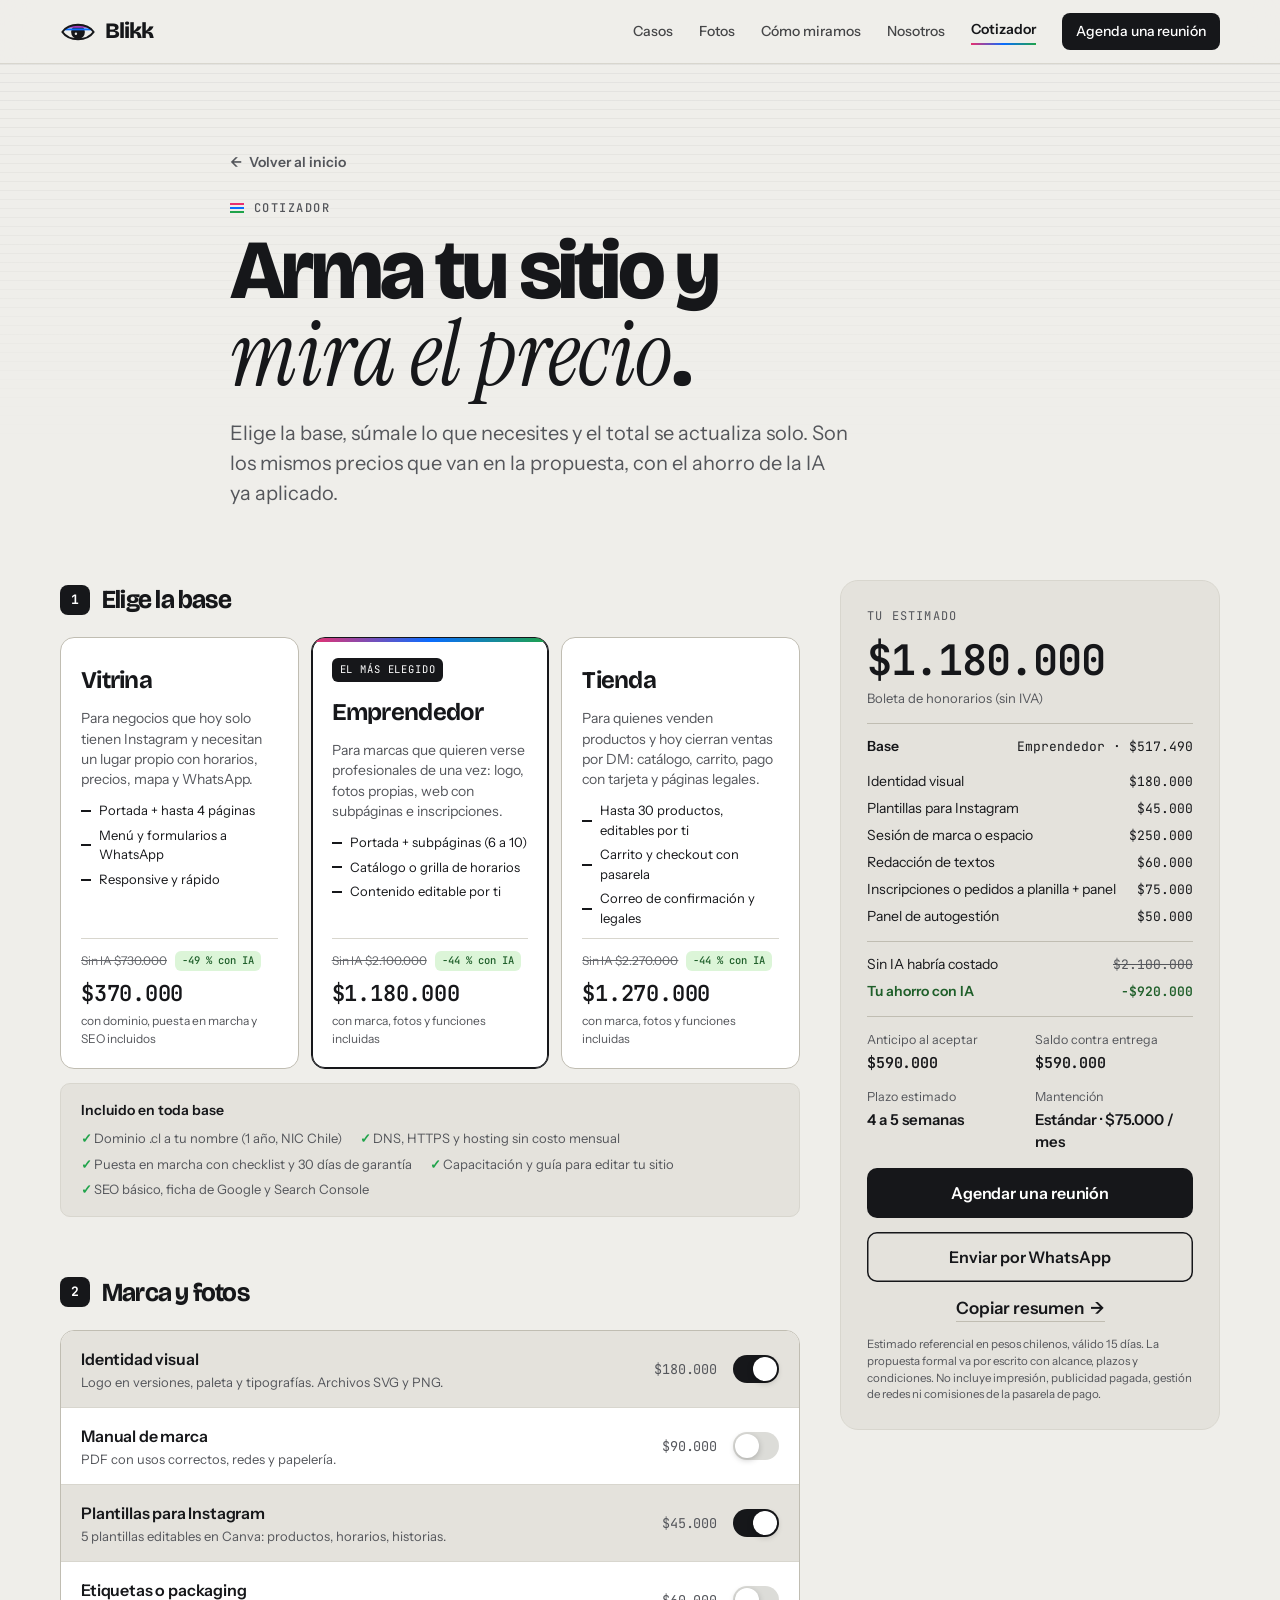
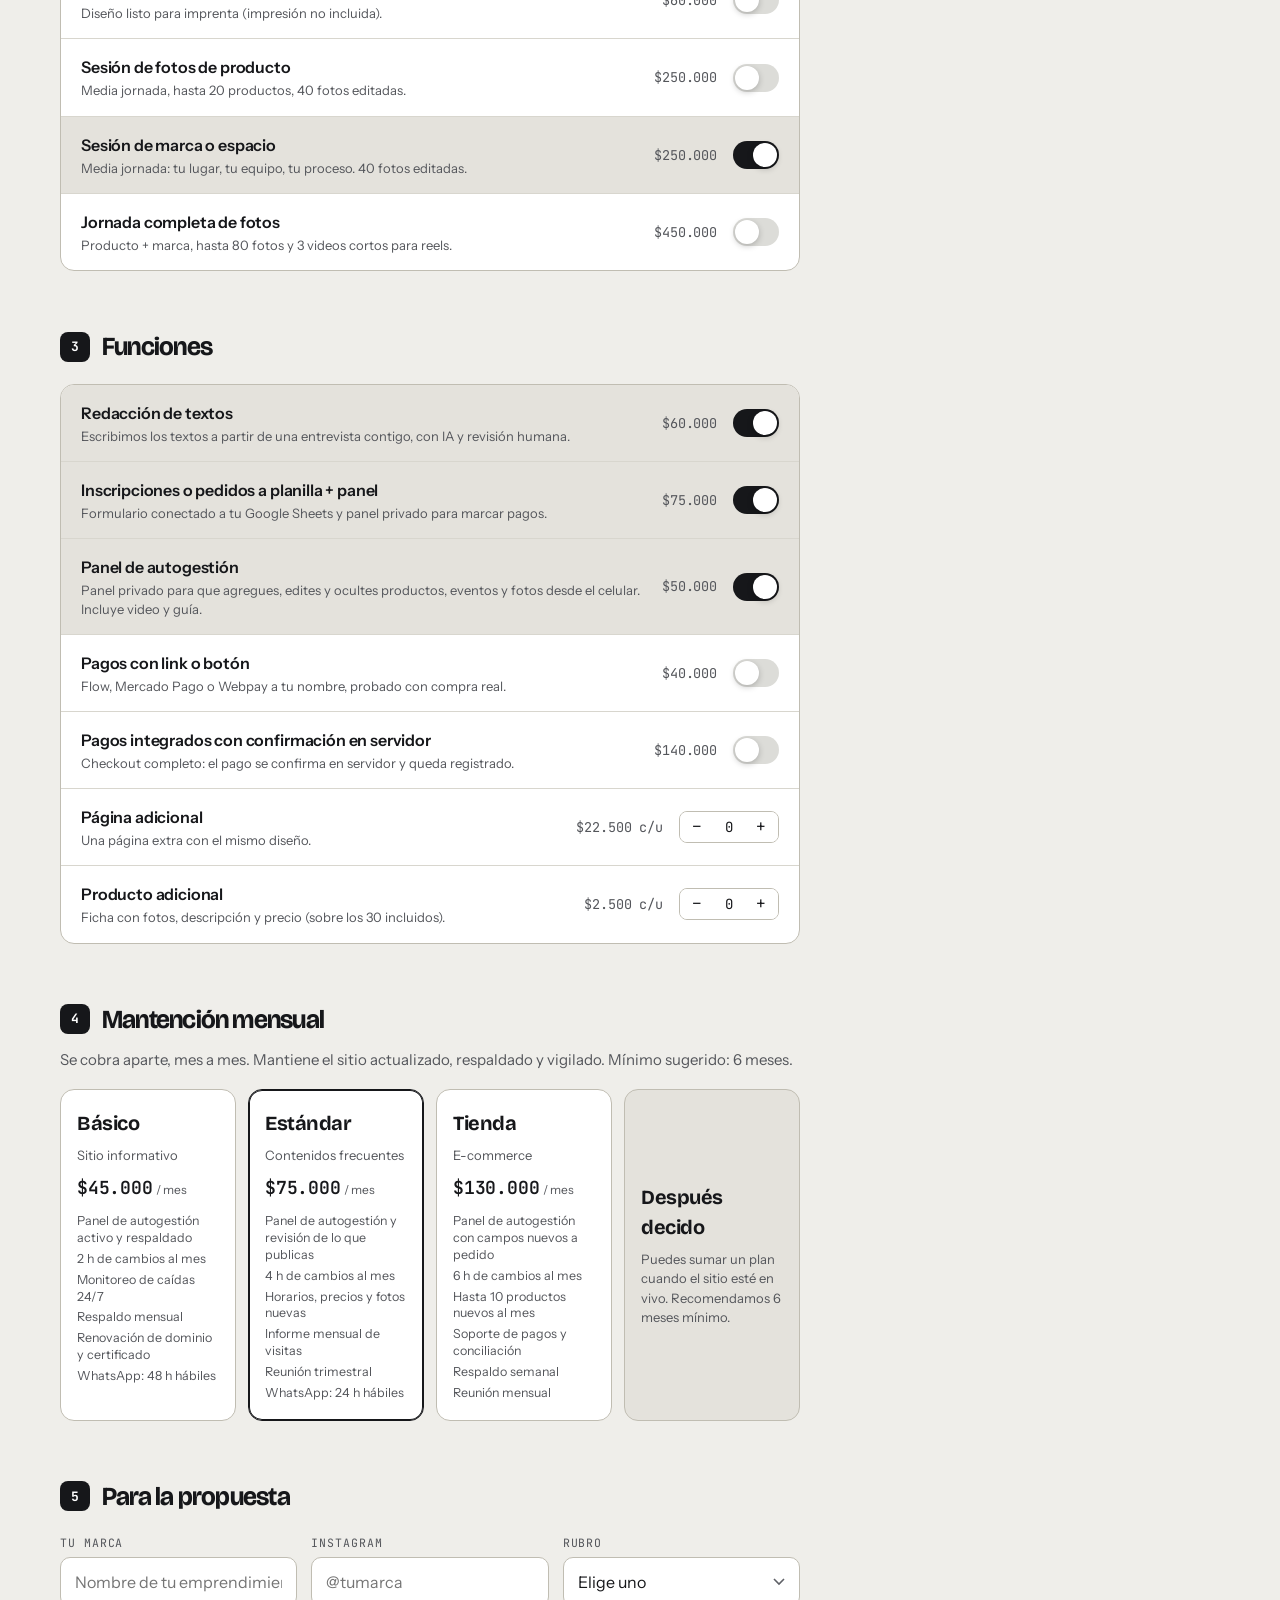
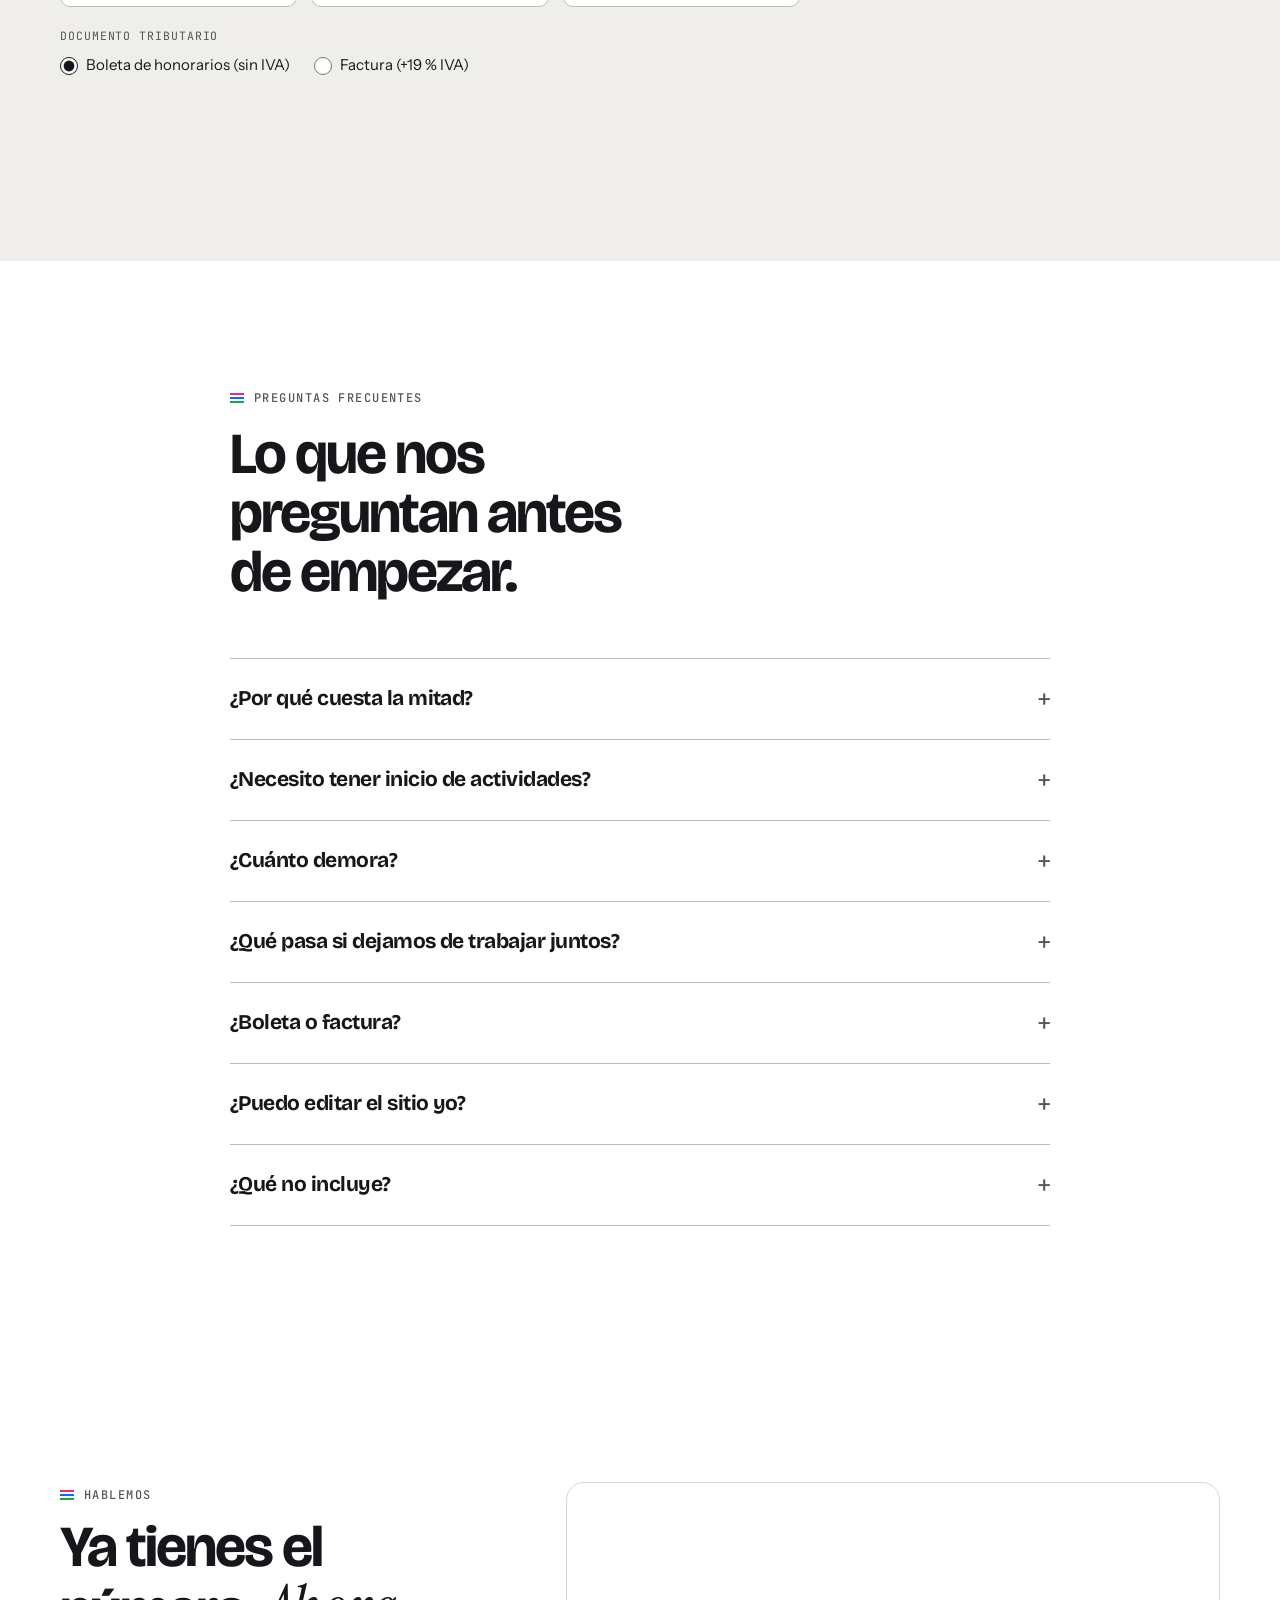
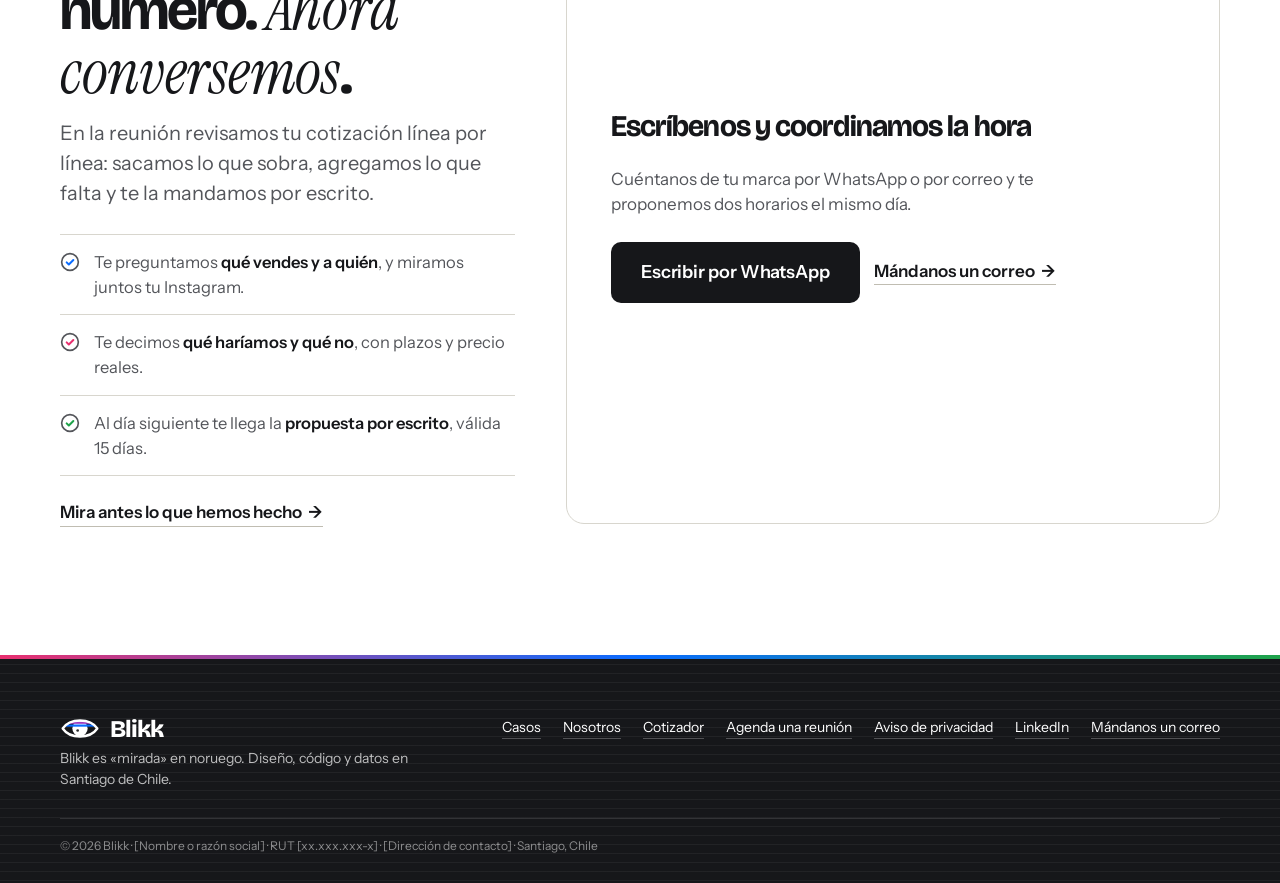
==== commit 2038f23a: "El estudio pasa a llamarse Blikk Blind decía lo contrario de lo que vende la página: todo el sitio h" ====
--- a/cotizador.html
+++ b/cotizador.html
@@ -3,7 +3,7 @@
 <head>
   <meta charset="utf-8">
   <meta name="viewport" content="width=device-width, initial-scale=1">
-  <title>Cotizador · Blind</title>
+  <title>Cotizador · Blikk</title>
   <meta name="description" content="Arma tu sitio web pieza por pieza y mira el precio al instante, en pesos chilenos. Desde $350.000, sin dejar tu correo.">
   <meta name="theme-color" content="#efeeea">
   <meta property="og:title" content="Arma tu sitio y mira el precio.">
@@ -15,7 +15,7 @@
   <link rel="preconnect" href="https://fonts.googleapis.com">
   <link rel="preconnect" href="https://fonts.gstatic.com" crossorigin>
   <link rel="stylesheet" href="https://fonts.googleapis.com/css2?family=Bricolage+Grotesque:opsz,wght@12..96,500..800&family=Instrument+Sans:wght@400;500;600&family=Instrument+Serif:ital@0;1&family=JetBrains+Mono:wght@500;600&family=Cormorant+Garamond:wght@500&family=Nunito:wght@800&family=Archivo+Black&family=DM+Serif+Display:ital@1&family=Zilla+Slab:wght@600&display=swap">
-  <link rel="stylesheet" href="css/estilos.css?v=20260909">
+  <link rel="stylesheet" href="css/estilos.css?v=20260909b">
 </head>
 <body>
 <div class="persiana-intro" aria-hidden="true"><i></i><i></i><i></i><i></i><i></i><i></i></div>
@@ -23,7 +23,7 @@
 
 <header class="nav">
   <div class="nav__in wrap">
-    <a class="nav__logo" href="index.html" aria-label="Blind · inicio"><svg class="logo" viewBox="0 0 120 80" width="36" height="24" aria-hidden="true"><defs><clipPath id="ojo-nav"><path d="M8 40 C 30 8 90 8 112 40 C 90 72 30 72 8 40 Z"/></clipPath></defs><circle cx="60" cy="40" r="23" fill="currentColor"/><circle cx="53" cy="46" r="4" style="fill:var(--hl,#fff)" opacity=".9"/><g clip-path="url(#ojo-nav)"><rect x="0" y="11" width="120" height="6.5" fill="#e8306f"/><rect x="0" y="19.5" width="120" height="6.5" fill="#a03cc0"/><rect x="0" y="28" width="120" height="6.5" fill="#0a6cff"/></g><path d="M8 40 C 30 8 90 8 112 40 C 90 72 30 72 8 40 Z" fill="none" stroke="currentColor" stroke-width="7" stroke-linejoin="round"/></svg><span data-cfg="nombre">Blind</span></a>
+    <a class="nav__logo" href="index.html" aria-label="Blikk · inicio"><svg class="logo" viewBox="0 0 120 80" width="36" height="24" aria-hidden="true"><defs><clipPath id="ojo-nav"><path d="M8 40 C 30 8 90 8 112 40 C 90 72 30 72 8 40 Z"/></clipPath></defs><circle cx="60" cy="40" r="23" fill="currentColor"/><circle cx="53" cy="46" r="4" style="fill:var(--hl,#fff)" opacity=".9"/><g clip-path="url(#ojo-nav)"><rect x="0" y="11" width="120" height="6.5" fill="#e8306f"/><rect x="0" y="19.5" width="120" height="6.5" fill="#a03cc0"/><rect x="0" y="28" width="120" height="6.5" fill="#0a6cff"/></g><path d="M8 40 C 30 8 90 8 112 40 C 90 72 30 72 8 40 Z" fill="none" stroke="currentColor" stroke-width="7" stroke-linejoin="round"/></svg><span data-cfg="nombre">Blikk</span></a>
     <button class="nav__burger" aria-label="Abrir menú" aria-expanded="false" aria-controls="menu"><span></span><span></span></button>
     <nav class="nav__links" id="menu" aria-label="Secciones">
       <a href="index.html#casos">Casos</a>
@@ -168,8 +168,8 @@
 <footer class="foot">
   <div class="wrap foot__in">
     <div>
-      <a class="foot__logo" href="index.html"><svg class="logo" viewBox="0 0 120 80" width="40" height="27" aria-hidden="true"><defs><clipPath id="ojo-pie"><path d="M8 40 C 30 8 90 8 112 40 C 90 72 30 72 8 40 Z"/></clipPath></defs><circle cx="60" cy="40" r="23" fill="currentColor"/><circle cx="53" cy="46" r="4" style="fill:var(--hl,#fff)" opacity=".9"/><g clip-path="url(#ojo-pie)"><rect x="0" y="11" width="120" height="6.5" fill="#e8306f"/><rect x="0" y="19.5" width="120" height="6.5" fill="#a03cc0"/><rect x="0" y="28" width="120" height="6.5" fill="#0a6cff"/></g><path d="M8 40 C 30 8 90 8 112 40 C 90 72 30 72 8 40 Z" fill="none" stroke="currentColor" stroke-width="7" stroke-linejoin="round"/></svg><span data-cfg="nombre">Blind</span></a>
-      <p class="foot__tag">Diseño, código y datos en <span data-cfg="ciudad"></span>.</p>
+      <a class="foot__logo" href="index.html"><svg class="logo" viewBox="0 0 120 80" width="40" height="27" aria-hidden="true"><defs><clipPath id="ojo-pie"><path d="M8 40 C 30 8 90 8 112 40 C 90 72 30 72 8 40 Z"/></clipPath></defs><circle cx="60" cy="40" r="23" fill="currentColor"/><circle cx="53" cy="46" r="4" style="fill:var(--hl,#fff)" opacity=".9"/><g clip-path="url(#ojo-pie)"><rect x="0" y="11" width="120" height="6.5" fill="#e8306f"/><rect x="0" y="19.5" width="120" height="6.5" fill="#a03cc0"/><rect x="0" y="28" width="120" height="6.5" fill="#0a6cff"/></g><path d="M8 40 C 30 8 90 8 112 40 C 90 72 30 72 8 40 Z" fill="none" stroke="currentColor" stroke-width="7" stroke-linejoin="round"/></svg><span data-cfg="nombre">Blikk</span></a>
+      <p class="foot__tag"><span data-cfg="significado"></span> Diseño, código y datos en <span data-cfg="ciudad"></span>.</p>
     </div>
     <nav aria-label="Enlaces del sitio">
       <a href="index.html#casos">Casos</a>
@@ -190,8 +190,8 @@
   <a class="cta-movil__wa" data-wa href="#" target="_blank" rel="noopener" aria-label="Escribirnos por WhatsApp"><svg viewBox="0 0 24 24" width="22" height="22" aria-hidden="true"><path fill="currentColor" d="M12.04 2C6.58 2 2.13 6.45 2.13 11.91c0 1.75.46 3.45 1.32 4.95L2 22l5.25-1.38a9.9 9.9 0 0 0 4.79 1.22h.01c5.46 0 9.91-4.45 9.91-9.91 0-2.65-1.03-5.14-2.9-7.01A9.82 9.82 0 0 0 12.04 2Zm0 18.13h-.01a8.2 8.2 0 0 1-4.19-1.15l-.3-.18-3.12.82.83-3.04-.2-.31a8.22 8.22 0 0 1-1.26-4.36c0-4.54 3.7-8.24 8.25-8.24 2.2 0 4.27.86 5.83 2.42a8.2 8.2 0 0 1 2.41 5.83c0 4.54-3.7 8.21-8.24 8.21Zm4.52-6.16c-.25-.12-1.47-.72-1.69-.81-.23-.08-.39-.12-.56.13-.16.24-.64.8-.78.97-.14.16-.29.18-.54.06-.25-.12-1.05-.39-1.99-1.23-.74-.66-1.23-1.47-1.38-1.72-.14-.25-.01-.38.11-.5.11-.11.25-.29.37-.43.13-.15.17-.25.25-.41.08-.17.04-.31-.02-.43-.06-.12-.56-1.34-.76-1.84-.2-.48-.4-.42-.56-.43h-.47c-.17 0-.43.06-.66.31-.22.25-.87.85-.87 2.07s.89 2.4 1.02 2.56c.12.17 1.75 2.67 4.24 3.75.59.25 1.05.4 1.41.52.59.19 1.13.16 1.56.1.48-.07 1.47-.6 1.68-1.18.21-.58.21-1.07.14-1.18-.06-.11-.22-.17-.47-.29Z"/></svg></a>
 </div>
 
-<script src="js/config.js?v=20260909"></script>
-<script src="js/cotizador.js?v=20260909"></script>
-<script src="js/main.js?v=20260909"></script>
+<script src="js/config.js?v=20260909b"></script>
+<script src="js/cotizador.js?v=20260909b"></script>
+<script src="js/main.js?v=20260909b"></script>
 </body>
 </html>
--- a/css/estilos.css
+++ b/css/estilos.css
@@ -1,6 +1,7 @@
 /* =====================================================================
-   BLIND · sistema visual propio
-   Idea: "persiana" (blind). Luz que entra por lamas horizontales.
+   BLIKK · sistema visual propio
+   Blikk es "mirada" en noruego. La idea: un ojo que mira a través de una
+   persiana; la luz entra por las lamas horizontales.
    Tipografía: Bricolage Grotesque (títulos) · Instrument Sans (texto) ·
    JetBrains Mono (precios, etiquetas, números).
    Paleta: tinta + blanco, con tres acentos del cruce:
